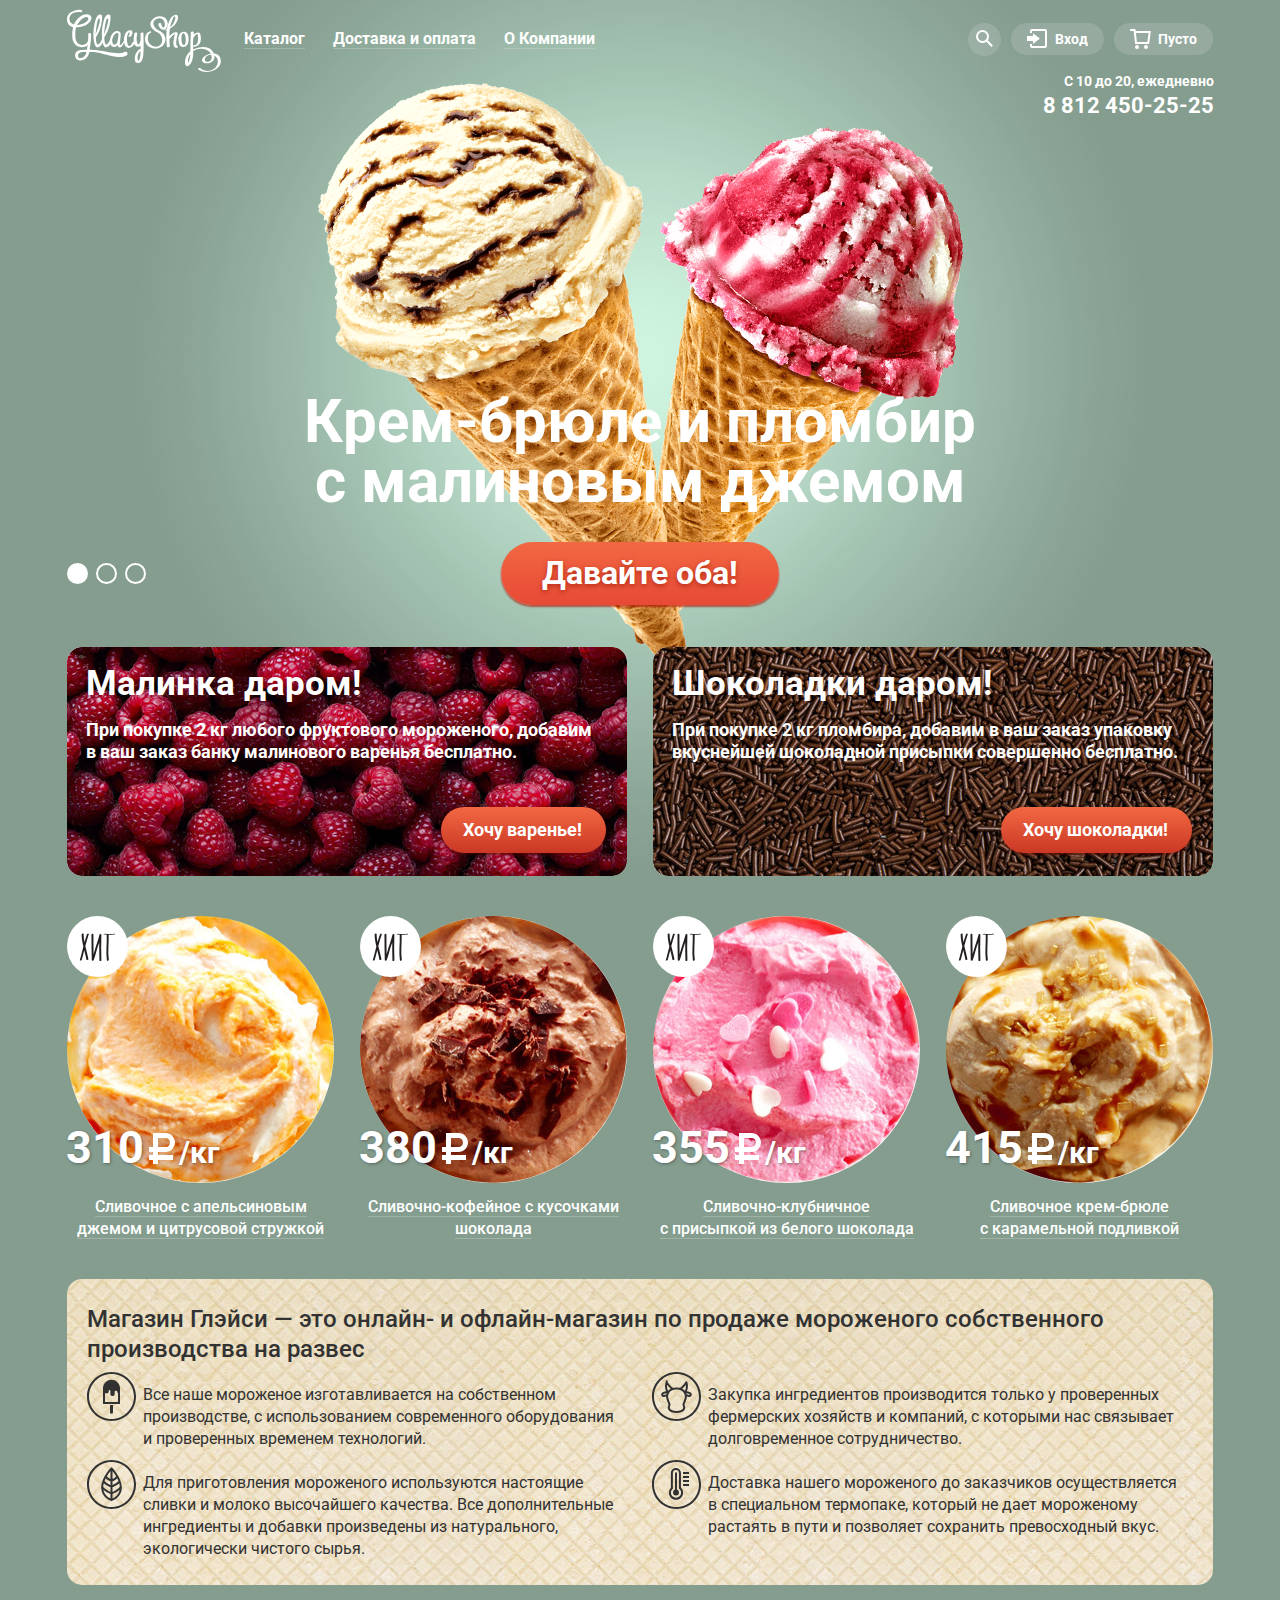
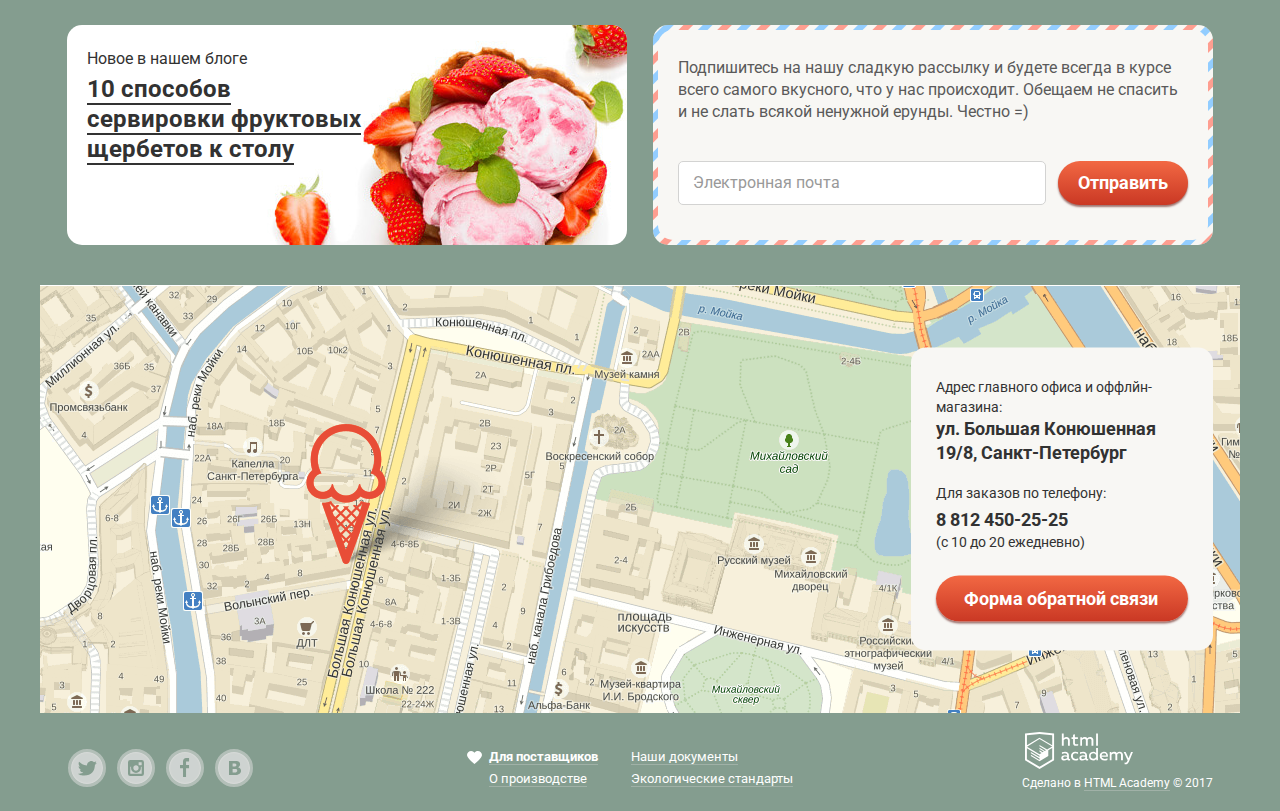
==== index.html @ 1a1526db "Создан тестовый каталог" ====
<!DOCTYPE html>
<html lang="ru">
  <head>
    <meta charset="utf-8">
    <title>Gllacy | Онлайн- и офлайн-магазин по продаже мороженого собственного производства на развес</title>
    <link href="https://fonts.googleapis.com/css?family=Roboto:400,500,700&amp;subset=cyrillic" rel="stylesheet">
    <link rel="stylesheet" href="css/normalize.min.css">
    <link rel="stylesheet" href="css/style.css">
  </head>

  <body>
    <input class="input visually-hidden" type="radio" id="product-1" name="toggle" checked>
    <input class="input visually-hidden" type="radio" id="product-2" name="toggle">
    <input class="input visually-hidden" type="radio" id="product-3" name="toggle">
    <div class="site-wrapper">
      <header class="main-header wrapper">
        <nav class="main-navigation">
          <img class="main-header-logo" src="img/logo.svg" alt="Логотип интернет-магазина мороженого Gllacy." width="154" height="64">
          <ul class="site-navigation">
            <li class="site-navigation-item"><a class="link site-navigation-link" href="catalog.html"><span class="site-navigation-title">Каталог</span></a>
              <ul class="site-navigation-sub">
                <li class="site-navigation-sub-item"><a class="site-navigation-sub-link" href="new.html"><span class="important">Новинки</span></a></li>
                <li class="site-navigation-sub-item"><a class="site-navigation-sub-link" href="inner.html">Сливочное</a></li>
                <li class="site-navigation-sub-item"><a class="site-navigation-sub-link" href="sorbet.html">Щербеты</a></li>
                <li class="site-navigation-sub-item"><a class="site-navigation-sub-link" href="ice-pop.html">Фруктовый лед</a></li>
                <li class="site-navigation-sub-item"><a class="site-navigation-sub-link" href="mellorine.html">Мелорин</a></li>
              </ul>
            </li>
            <li class="site-navigation-item"><a class="link site-navigation-link" href="delivery-and-payment.html"><span class="site-navigation-title">Доставка и оплата</span></a></li>

            <li class="site-navigation-item"><a class="link site-navigation-link" href="about.html"><span class="site-navigation-title">О Компании</span></a></li>
          </ul>

          <ul class="user-navigation">
            <li class="user-navigation-item"><a class="link user-navigation-link search" href="search.html"><span class="user-navigation-title visually-hidden">Поиск</span></a>
              <ul class="modal theme-light user-navigation-search-popup popup">
                <li>
                  <form class="search-form" action="https://echo.htmlacademy.ru" method="get">
                    <label class="visually-hidden" for="search-field">Поиск</label>
                    <input class="input" id="search-field" type="search" name="search" placeholder="Что ищем?" size="30">
                  </form>
                </li>
              </ul>
            </li>
            <li class="user-navigation-item"><a class="link user-navigation-link login" href="login.html">Вход</a>
              <ul class="modal theme-light user-navigation-login-popup popup">
                <li>
                  <form class="login-form" method="post" action="https://echo.htmlacademy.ru">
                    <h2 class="visually-hidden">Форма авторизации</h2>
                    <p>
                      <label class="visually-hidden" for="login-email">Ваша электронная почта</label>
                      <input class="input" id="login-email" type="email" name="email" placeholder="Электронная почта">
                    </p>
                    <p>
                      <label class="visually-hidden" for="login-password">Ваш пароль</label>
                      <input class="input" id="login-password" type="password" name="password" placeholder="Пароль">
                    </p>
                    <button class="button" type="submit">Войти</button>
                    <p class="login-additional">
                      <a class="link" href="#">Забыли пароль?</a>
                      <a class="link" href="#">Новая регистрация</a>
                    </p>
                  </form>
                </li>
              </ul>
            </li>
            <li class="user-navigation-item"><a class="link user-navigation-link basket" href="basket.html">Пусто</a></li>
          </ul>
        </nav>
        <p class="main-header-schedule">С 10 до 20, ежедневно
          <span class="main-header-phone-number"><a class="link" href="tel:+78124502525">8&nbsp;812&nbsp;450-25-25</a></span>
        </p>
      </header>

      <main>
        <h1 class="visually-hidden wrapper">Интернет-магазин мороженого Gllacy</h1>

        <section class="slider wrapper">
          <div class="slider-controls">
            <label for="product-1" tabindex="0">Первый</label>
            <label for="product-2" tabindex="0">Второй</label>
            <label for="product-3" tabindex="0">Третий</label>
          </div>
          <ul class="slider-list">
            <li class="slider-item" id="slide1">
              <h3 class="slider-item-title">Крем-брюле и пломбир с малиновым джемом</h3>
              <a class="button slider-button" href="#">Давайте оба!</a>
            </li>
            <li class="slider-item" id="slide2">
              <h3 class="slider-item-title">Шоколадный пломбир и лимонный сорбет</h3>
              <a class="button slider-button" href="#">Давайте оба!</a>
            </li>
            <li class="slider-item" id="slide3">
              <h3 class="slider-item-title">Пломбир с помадкой и клубничный щербет</h3>
              <a class="button slider-button" href="#">Давайте оба!</a>
            </li>
          </ul>
        </section>

        <section class="special-offers wrapper">
          <h2 class="visually-hidden">Специальные предложения</h2>
          <div class="special-offers-blocks">
            <div class="special-offers-block raspberry">
              <h3 class="special-offer-title">Малинка даром!</h3>
              <p>При покупке 2&nbsp;кг любого фруктового мороженого, добавим в&nbsp;ваш заказ банку малинового варенья бесплатно.</p>
              <a class="button special-offers-button" href="#">Хочу варенье!</a>
            </div>
            <div class="special-offers-block chocolate">
              <h3 class="special-offer-title">Шоколадки даром!</h3>
              <p>При покупке 2&nbsp;кг пломбира, добавим в&nbsp;ваш заказ упаковку вкуснейшей шоколадной присыпки совершенно бесплатно.</p>
              <a class="button special-offers-button" href="#">Хочу шоколадки!</a>
            </div>
          </div>
        </section>

        <section class="catalog catalog-bestsellers wrapper">
          <h2 class="visually-hidden">Хиты продаж</h2>
          <ul class="catalog-list">
            <li class="catalog-item catalog-item-bestseller">
              <img class="catalog-item-img" src="img/cream_orange-jam-ciron-flakes.jpg" alt="Бело-оранжевое мороженое." width="267" height="267">
              <p class="catalog-item-price"><span class="catalog-item-price-value">310</span> <span class="visually-hidden">₽</span><span class="catalog-item-price-weight">/кг</span></p>
              <h3><a class="link" href="#">Сливочное с&nbsp;апельсиновым джемом и&nbsp;цитрусовой стружкой</a></h3>
              <div class="container"><a class="button сatalog-button">Быстрый просмотр</a></div>
            </li>
            <li class="catalog-item catalog-item-bestseller">
              <img class="catalog-item-img" src="img/cream-coffe_chocolate-pieces.jpg" alt="Коричневое мороженое с шоколадной посыпкой." width="267" height="267">
              <p class="catalog-item-price"><span class="catalog-item-price-value">380</span> <span class="visually-hidden">₽</span><span class="catalog-item-price-weight">/кг</span></p>
              <h3><a class="link" href="#">Сливочно-кофейное с&nbsp;кусочками шоколада</a></h3>
              <div class="container"><a class="button сatalog-button">Быстрый просмотр</a></div>
            </li>
            <li class="catalog-item catalog-item-bestseller">
              <img class="catalog-item-img" src="img/cream-strawberry_white-chocolate-topping.jpg" alt="Розовое мороженое с посыпкой в форме сердечек." width="267" height="267">
              <p class="catalog-item-price"><span class="catalog-item-price-value">355</span> <span class="visually-hidden">₽</span><span class="catalog-item-price-weight">/кг</span></p>
              <h3><a class="link" href="#">Сливочно-клубничное с&nbsp;присыпкой из&nbsp;белого шоколада</a></h3>
              <div class="container"><a class="button сatalog-button">Быстрый просмотр</a></div>
            </li>
            <li class="catalog-item catalog-item-bestseller">
              <img class="catalog-item-img" src="img/cream-brulee_caramel-sauce.jpg" alt="Мороженое кремового цвета, политое карамелью." width="267" height="267">
              <p class="catalog-item-price"><span class="catalog-item-price-value">415</span> <span class="visually-hidden">₽</span><span class="catalog-item-price-weight">/кг</span></p>
              <h3><a class="link" href="#">Сливочное крем-брюле с&nbsp;карамельной подливкой</a></h3>
              <div class="container"><a class="button сatalog-button">Быстрый просмотр</a></div>
            </li>
          </ul>
        </section>

        <section class="features wrapper">
          <div class="container theme-light">
            <h2 class="visually-hidden">Преимущества</h2>
            <p class="features-lead">Магазин Глэйси&nbsp;&mdash; это онлайн- и&nbsp;офлайн-магазин по&nbsp;продаже мороженого собственного производства на&nbsp;развес</p>
            <ul class="features-list">
              <li class="feature-item tech"><p>Все наше мороженое изготавливается на&nbsp;собственном производстве, с&nbsp;использованием современного оборудования и&nbsp;проверенных временем технологий.</p></li>
              <li class="feature-item source"><p>Закупка ингредиентов производится только у&nbsp;проверенных фермерских хозяйств и&nbsp;компаний, с&nbsp;которыми нас связывает долговременное сотрудничество.</p></li>
              <li class="feature-item milk"><p>Для приготовления мороженого используются настоящие сливки и&nbsp;молоко высочайшего качества. Все дополнительные ингредиенты и&nbsp;добавки произведены из&nbsp;натурального, экологически чистого сырья.</p></li>
              <li class="feature-item pack"><p>Доставка нашего мороженого до&nbsp;заказчиков осуществляется в&nbsp;специальном термопаке, который не&nbsp;дает мороженому растаять в&nbsp;пути и&nbsp;позволяет сохранить превосходный вкус.</p></li>
            </ul>
          </div>
        </section>

        <div class="new wrapper">
          <article class="blog-news theme-light">
            <h2 class="blog-news-main-title">Новое в нашем блоге</h2>
            <h3 class="blog-news-item-title"><a class="link" href="#">10 способов сервировки фруктовых щербетов к столу</a></h3>
          </article>

          <section class="subscription theme-light">
            <div class="container">
              <h2 class="visually-hidden">Рассылка</h2>
              <p class="subscription-text">Подпишитесь на&nbsp;нашу сладкую рассылку и&nbsp;будете всегда в&nbsp;курсе всего самого вкусного, что у&nbsp;нас происходит. Обещаем не&nbsp;спасить и&nbsp;не&nbsp;слать всякой ненужной ерунды. Честно =)</p>
              <form class="subscription-form" action="https://echo.htmlacademy.ru" method="post">
                <label for="subscription-email" class="visually-hidden">Электронная почта</label>
                <input class="input" id="subscription-email" type="email" name="email" value="" placeholder="Электронная почта">
                <button class="button" type="submit">Отправить</button>
              </form>
            </div>
          </section>
        </div>

        <section class="contacts">
          <h2 class="visually-hidden wrapper">Контактная информация</h2>
          <iframe class="contaсts-map" src="https://www.google.com/maps/embed?pb=!1m18!1m12!1m3!1d1998.59910436516!2d30.32089461604308!3d59.93879418187623!2m3!1f0!2f0!3f0!3m2!1i1024!2i768!4f13.1!3m3!1m2!1s0x4696310fca5ba729%3A0xea9c53d4493c879f!2z0JHQvtC70YzRiNCw0Y8g0JrQvtC90Y7RiNC10L3QvdCw0Y8g0YPQuy4sIDE5LCDQodCw0L3QutGCLdCf0LXRgtC10YDQsdGD0YDQsywg0KDQvtGB0YHQuNGPLCAxOTExODY!5e0!3m2!1sru!2sno!4v1530503275942" width="1200" height="430" style="border:0" allowfullscreen></iframe>
          <div class="container wrapper">
            <p class="contacts-info theme-light">Адрес главного офиса
            и&nbsp;оффлйн-магазина:
              <span class="address">ул. Большая Конюшенная
              19/8, Санкт-Петербург</span>
              Для заказов по&nbsp;телефону:
              <span class="phone-number"><a class="link" href="tel:+78124502525">8&nbsp;812 450-25-25</a></span>
              (с&nbsp;10&nbsp;до&nbsp;20&nbsp;ежедневно)
              <a class="button feedback-button" href="form.html">Форма обратной связи</a>
            </p>
          </div>
        </section>
      </main>

      <footer class="footer wrapper">
        <div class="footer-container">
          <section class="footer-socials">
            <h2 class="visually-hidden">Мы в социальных сетях</h2>
            <ul>
              <li><a class="social-button twitter" href="https://twitter.com/"><span class="visually-hidden">Твиттер</span>
                <svg xmlns="http://www.w3.org/2000/svg" width="32" height="32" viewBox="0 0 32 32">
                  <path fill="#FFF" d="M16 0C7.164 0 0 7.164 0 16c0 8.837 7.164 16 16 16 8.837 0 16-7.163 16-16 0-8.836-7.163-16-16-16zm7.944 12.809c-.251 6.516-3.463 10.832-10.992 10.702h-.486c-.447 0-4.543-.443-5.344-1.823 2.479.19 4.247-.406 5.12-1.136-1.048-.289-2.923-.461-3.251-2.848.384.104.618.221 1.299.113-1.307-.824-2.758-1.519-2.679-3.643.311.317 1.164.518 1.46.457-.768-.233-2.149-3.244-.974-4.781 1.984 1.79 4.075 3.482 7.804 3.643.227-2.214 1.24-3.699 3.168-4.325 1.84-.479 3.255.26 3.901 1.138.737-.224 1.453-.466 2.193-.685-.004.833-.569 1.463-.935 1.709.747.165 1.423-.475 1.423-.475-.184.963-1.094 1.725-1.707 1.954z"/>
                </svg>
              </a></li>
              <li><a class="social-button instagram" href="https://www.instagram.com/"><span class="visually-hidden">Инстаграм</span>
                <svg xmlns="http://www.w3.org/2000/svg" width="32" height="32" viewBox="0 0 32 32"><g fill="#FFF">
                  <path d="M20.916 16a4.938 4.938 0 1 1-9.877 0c0-.394.051-.773.138-1.14h-.897v6.838h11.396V14.86h-.897c.086.367.137.746.137 1.14z"/><path d="M15.978 18.659c1.466 0 2.659-1.193 2.659-2.659s-1.193-2.659-2.659-2.659c-1.466 0-2.659 1.193-2.659 2.659s1.192 2.659 2.659 2.659zM18.637 10.302h3.039v3.039h-3.039z"/><path d="M16 0C7.164 0 0 7.164 0 16c0 8.837 7.164 16 16 16 8.837 0 16-7.163 16-16 0-8.836-7.163-16-16-16zm7.955 21.698a2.285 2.285 0 0 1-2.279 2.279H10.279A2.285 2.285 0 0 1 8 21.698V10.302a2.286 2.286 0 0 1 2.279-2.279h11.396a2.286 2.286 0 0 1 2.279 2.279v11.396z"/></g>
                </svg>
              </a></li>
              <li><a class="social-button facebook" href="https://www.facebook.com/"><span class="visually-hidden">Фейсбук</span>
                <svg xmlns="http://www.w3.org/2000/svg" width="32" height="32" viewBox="0 0 32 32">
                  <path fill="#FFF" d="M16 0C7.164 0 0 7.163 0 16s7.164 16 16 16c8.837 0 16-7.164 16-16S24.837 0 16 0zm4.062 9.455h-3.021v3.444h3.021v3.445h-3.021v8.61H14.02v-8.61H11v-3.445h3.021V9.455c0-1.902 1.353-3.445 3.021-3.445h3.021v3.445z"/>
                </svg>
              </a></li>
              <li><a class="social-button vk" href="https://vk.com/"><span class="visually-hidden">ВКонтакте</span>
                <svg xmlns="http://www.w3.org/2000/svg" width="32" height="32" viewBox="0 0 32 32"><g fill="#FFF">
                  <path d="M16.637 14.495c.402-.019.719-.082.951-.188.326-.145.54-.33.641-.559.101-.229.15-.496.15-.797 0-.232-.058-.465-.174-.697-.116-.232-.322-.405-.617-.517-.264-.1-.592-.155-.984-.165a76.242 76.242 0 0 0-1.652-.014h-.339v2.965h.565c.571 0 1.057-.009 1.459-.028zM18.118 17.084c-.282-.081-.672-.125-1.166-.132a127.97 127.97 0 0 0-1.55-.009h-.79v3.493h.264c1.014 0 1.74-.003 2.18-.009a3.2 3.2 0 0 0 1.212-.245c.377-.157.633-.364.774-.625s.214-.562.214-.9c0-.446-.088-.788-.261-1.03-.17-.241-.464-.423-.877-.543z"/><path d="M16 0C7.164 0 0 7.164 0 16c0 8.837 7.164 16 16 16 8.837 0 16-7.163 16-16 0-8.836-7.163-16-16-16zm6.602 20.531a3.73 3.73 0 0 1-1.124 1.327c-.552.415-1.161.71-1.823.886s-1.501.264-2.519.264h-6.121V8.987h5.443c1.13 0 1.957.038 2.48.113a5.126 5.126 0 0 1 1.561.5c.533.27.929.632 1.189 1.087.26.455.392.975.392 1.558 0 .678-.179 1.278-.536 1.795-.358.518-.863.92-1.517 1.208v.075c.917.182 1.642.559 2.179 1.13.537.571.807 1.325.807 2.261 0 .678-.138 1.283-.411 1.817z"/></g>
                </svg>
              </a></li>
            </ul>
          </section>
          <section>
            <h2 class="visually-hidden">Меню для партнеров</h2>
            <nav class="footer-navigation">
              <ul>
                <li class="footer-navigation-link footer-navigation-link-suppliers">
                  <span class="heart">
                    <svg xmlns="http://www.w3.org/2000/svg" width="15" height="13" viewBox="0 0 15 13"><path fill="#FFF" d="M10.799 0c-1.35 0-2.551.65-3.3 1.661A4.097 4.097 0 0 0 4.199 0C1.875 0 0 1.806 0 4.044 0 7.223 7.499 13 7.499 13s7.499-5.777 7.499-8.956C14.998 1.806 13.123 0 10.799 0z"/>
                    </svg>
                  </span>
                  <a class="link" href="for-suppliers.html">Для поставщиков</a></li>
                <li class="footer-navigation-link" ><a class="link" href="documents.html">Наши документы</a></li>
                <li class="footer-navigation-link"><a class="link" href="manufactoring.html">О производстве</a></li>
                <li class="footer-navigation-link"><a class="link" href="eco.html">Экологические стандарты</a></li>
              </ul>
            </nav>
          </section>
          <p class="footer-copyright">
            <a class="link" href="https://htmlacademy.ru/intensive/htmlcss" target="_blank"><img src="img/logo-htmlacademy.svg" alt="Логотип HTML Academy." width="108" height="37"></a>
            Сделано в <a class="link" href="https://htmlacademy.ru/intensive/htmlcss" target="_blank">HTML Academy</a> © 2017
          </p>
        </div>
      </footer>
      <div class="overlay"></div>
      <section class="modal theme-light modal-feedback">
        <button class="close-button modal-close" type="button"><span class="visually-hidden">Закрыть</span></button>
        <h2 class="visually-hidden">Форма обратной связи</h2>
        <span class="important">Мы обязательно вам ответим!</span>
        <form class="feedback-form" action="https://echo.htmlacademy.ru" method="post">
          <div class="feedback-form-user-info">
            <p class="feedback-item">
              <label class="visually-hidden" for="feedback-name">Ваше имя</label>
              <input class="input" id="feedback-name" type="text" name="name" placeholder="Как вас зовут?">
            </p>
            <p class="feedback-item">
              <label class="visually-hidden" for="feedback-email">Ваша электронная почта</label>
              <input class="input" id="feedback-email" type="email" name="email" placeholder="Ваша почта для ответа?">
            </p>
          </div>
          <p class="feedback-form-user-message feedback-item">
            <label class="visually-hidden" for="feedback-message">Тект сообщения</label>
            <textarea class="textarea" name="message" id="feedback-message" cols="50" rows="4" placeholder="Напишите что-нибудь..."></textarea>
          </p>
          <button class="button" type="submit">Отправить</button>
        </form>
      </section>
    </div>
  <!--   <script src="js/script.min.js"></script> -->

  </body>
</html>
---- css/style.css ----
body {
  margin: 0;
  padding: 0;

  font-family: 'Roboto', Arial, sans-serif;
  font-size: 16px;
  line-height: 22px;
  color: #ffffff;

  background-color: #849d8f;
}

:focus {
  outline: 0;
}

a {
  text-decoration: none;
}

.link {
  color: #ffffff;
  text-decoration: none;
  border-bottom: 1px solid rgba(225, 225, 225, 0.3);
}

.link:hover,
.link:focus,
.link:active {
  color: #ffbc9e;

  border-bottom-color: #ffbc9e;
}


img {
  max-width: 100%;
  height: auto;
  }

.theme-light {
  color: #323232;

  background-color: #f8f7f4;
}

.theme-light .link {
  color: #323232;

  border-bottom-color: rgba(0, 0, 0, 0.3);
}

.theme-light .link:hover,
.theme-light .link:focus,
.theme-light .link:active {
  color: #e84d37;

  border-bottom-color: rgba(232, 77, 55, 0.3);
}

.button {
  display: inline-block;
  padding: 11px 24px 11px 22px;

  font: inherit;
  font-size: 18px;
  line-height: 24px;
  font-weight: 700;
  text-align: center;
  vertical-align: middle;
  color: #ffffff;

  background-image: -webkit-gradient(linear, left bottom, left top, from(#ca3824), to(#f26843));

  background-image: -webkit-linear-gradient(bottom, #ca3824, #f26843);

  background-image: -o-linear-gradient(bottom, #ca3824, #f26843);

  background-image: linear-gradient(to top, #ca3824, #f26843);
  border: none;
  border-radius: 50px;
  -webkit-box-shadow: 0 2px 2px 0 rgba(85, 8, 0, 0.54);
          box-shadow: 0 2px 2px 0 rgba(85, 8, 0, 0.54);
}

.button:hover,
.button:focus {
  color: #fefefe;
  background-image: -webkit-gradient(linear, left top, left bottom, from(#f58669), to(#ec6f5e));
  background-image: -webkit-linear-gradient(#f58669, #ec6f5e);
  background-image: -o-linear-gradient(#f58669, #ec6f5e);
  background-image: linear-gradient(#f58669, #ec6f5e);
  -webkit-box-shadow: 0 1px 2px 0 #ac1000;
          box-shadow: 0 1px 2px 0 #ac1000;
}

.button:active {
  color: #fceeec;

  background-image: -webkit-gradient(linear, left top, left bottom, from(#e74a35), to(#f26843)), -webkit-gradient(linear, left top, left bottom, from(rgba(0, 0, 0, 0.07)), to(rgba(0, 0, 0, 0.07)));

  background-image: -webkit-linear-gradient(top, #e74a35, #f26843), -webkit-linear-gradient(rgba(0, 0, 0, 0.07), rgba(0, 0, 0, 0.07));

  background-image: -o-linear-gradient(top, #e74a35, #f26843), -o-linear-gradient(rgba(0, 0, 0, 0.07), rgba(0, 0, 0, 0.07));

  background-image: linear-gradient(to bottom, #e74a35, #f26843), linear-gradient(rgba(0, 0, 0, 0.07), rgba(0, 0, 0, 0.07));
  -webkit-box-shadow: inset 0 2px 2px 0 #942718;
          box-shadow: inset 0 2px 2px 0 #942718;
}

/* Элементы слайдера */

.site-wrapper::before,
.site-wrapper::after {
  content: "";

  visibility: hidden;
}

.site-wrapper::before {
  background-image: url("../img/slider-2.png");
}

.site-wrapper::after {
  background-image: url("../img/slider-3.png");
}

.site-wrapper {
  min-width: 1200px;
  padding-top: 9px;

  background-color: #849d8f;
  background-image: url("../img/slider-1.png");
  background-repeat: no-repeat;
  background-position: top center;
}

.wrapper {
  display: block;
  width: 1200px;
  margin: 0 auto;
  padding: 0 27px;

  -webkit-box-sizing: border-box;

          box-sizing: border-box;
}

.visually-hidden:not(:focus):not(:active),
.input[type="checkbox"].visually-hidden,
.input[type="radio"].visually-hidden {
  position: absolute;

  width: 1px;
  height: 1px;
  margin: -1px;
  padding: 0;
  border: 0;

  white-space: nowrap;

  -webkit-clip-path: inset(100%);

          clip-path: inset(100%);
  clip: rect(0 0 0 0);
  overflow: hidden;
}


/* ------ Header ------ */

/* Меню */

.main-header {
  position: relative;
}

.inner-page .main-header {
  margin-top: 9px;
  margin-bottom: 26px;
 }

.main-header-logo {
  width: 154px;
  height: 64px;
  margin-right: 10px;
  border: none;
}

.main-navigation {
  display: -webkit-box;
  display: -ms-flexbox;
  display: flex;
  -webkit-box-align: center;
      -ms-flex-align: center;
          align-items: center;

  font-weight: 700;
  line-height: 18px;
}

.site-navigation,
.site-navigation-sub,
.user-navigation,
.modal {
  margin: 0;
  padding: 0 0 5px 0;

  list-style: none;
}

.site-navigation {
  display: -webkit-box;
  display: -ms-flexbox;
  display: flex;
  -ms-flex-wrap: wrap;
      flex-wrap: wrap;

  max-width: 550px;
}

/*Главное меню*/


.site-navigation-link,
.site-navigation-sub-link {
  border: none;
}

.site-navigation-item {
  position: relative;

  max-width: 550px;
  margin-right: 2px;
}

.site-navigation-title {
  border-bottom: 1px solid rgba(225, 225, 225, 0.3);
}

.site-navigation-link,
.site-navigation-sub-link,
.user-navigation-link .link {
  display: block;
}

.site-navigation-link {
  padding: 7px 13px;
}


.site-navigation-item:hover .site-navigation-link,
.site-navigation-item:focus,
.site-navigation-item:focus-within .site-navigation-link {
  color: #333333;

  background-color: #f7f6f3;
  border-radius: 20px 20px;
}

.site-navigation-item:hover .site-navigation-title,
.site-navigation-item:focus .site-navigation-title,
.site-navigation-item:focus-within .site-navigation-title {
  border-bottom: none;
}

.site-navigation-current .site-navigation-title {
  border-bottom: none;
}

.site-navigation-item:hover .site-navigation-sub,
.site-navigation-item:focus-within .site-navigation-sub,
.site-navigation-link:focus ~ .site-navigation-sub {
  display: block;
}

.site-navigation-item:hover .site-navigation-sub:after,
.site-navigation-link:focus .site-navigation-sub:after,
.site-navigation-item:focus-within .site-navigation-sub:after {
  content: "";
  position: absolute;
  top: -5px;
  width:100%;
  height: 5px;
}

.site-navigation-link:active {
  background-color: #ededed;
  -webkit-box-shadow: inset 0 2px 1px 0 #696969;
          box-shadow: inset 0 2px 1px 0 #696969;
}

.site-navigation-current {
  color: #ffffff;

  background-color: #d07058;
  border-radius: 20px 20px;
}


.site-navigation-sub {
  position: absolute;
  top: 37px;
  left: -7px;

  display: none;
  padding-bottom: 0;

  border-radius: 5px;
  background-color: #f8f7f4;

  z-index: 100;
}

.site-navigation-sub,
.modal {
  -webkit-box-shadow: 0 20px 20px 0 rgba(0, 0, 0, 0.4);
          box-shadow: 0 20px 20px 0 rgba(0, 0, 0, 0.4);
}

.site-navigation-sub-link {
  max-width: 550px;
  padding: 8px 21px 8px 20px;

  font-size: 14px;
  line-height: 16px;
  font-weight: 400;
  color: #323232;

  white-space: nowrap;
  overflow: hidden;
}

.site-navigation-sub-link:hover,
.site-navigation-sub-link:focus {
  background-color: #fbded7;

}

.site-navigation-sub-link:active {
  background-color: #f6b5a5;
}

.site-navigation-sub-item:first-child .site-navigation-sub-link,
.site-navigation-sub-item:last-child .site-navigation-sub-link {
  padding-bottom: 12px;
}

.site-navigation-sub-item:first-child .site-navigation-sub-link {
  position: relative;

  font-weight: 700;

  padding-top: 11px;

  border-radius: 5px 5px 0 0;
}

.site-navigation-sub-item:first-child .site-navigation-sub-link:after {
  content: "";
  position: absolute;
  bottom: 0;
  left: 4%;

  height: 1px;
  width: 89%;

  background-color: rgba(50, 50, 50, 0.2);
}

.site-navigation-sub-item:last-child .site-navigation-sub-link {
  border-radius: 0 0 5px 5px;
}

.site-navigation-sub-current {
  color: #ffffff;
  background-color: #d07058;
}

.site-navigation-sub-current:hover,
.site-navigation-sub-current:focus {
  color: #000000;
}


/* Меню пользователя */

.user-navigation {
  display: -webkit-box;
  display: -ms-flexbox;
  display: flex;
  -ms-flex-wrap: wrap;
      flex-wrap: wrap;

  max-width: 420px;
  margin-left: auto;
  padding-bottom: 0;
}

.user-navigation-item {
  position: relative;

}

.user-navigation-item:hover .popup,
.user-navigation-item:focus-within .popup,
.user-navigation-link:focus ~ .popup {
  display: block;
}


.user-navigation-link {
  position: relative;

  font-size: 14px;
  line-height: 16px;

  display: inline-block;
  padding: 8px 16px 8px 44px;
  margin-left: 10px;
  vertical-align: center;

  background-color: rgba(225, 225, 225, 0.2);
  border-bottom: none;
  border-radius: 20px;
}

.user-navigation-item:hover .user-navigation-link,
.user-navigation-item:focus-within .user-navigation-link,
.user-navigation-link:focus {
  color: #323232;

  background-color: #f8f7f4;
}

.user-navigation-link.search {
  width: 15px;
  height: 15px;
  padding: 9px;

  border-radius: 50%;
}

.user-navigation-link.basket-full {
  margin-left: 8px;
}

.user-navigation-link::before {
  content: "";

  position: absolute;
  top: 6px;
  left: 16px;

  width: 21px;
  height: 19px;

  background-repeat: no-repeat;
  background-position: 0 0;
}

.user-navigation-link.search::before {
  top: 7px;
  left: 8px;

  width: 17px;
  height: 17px;

  background-image: url("../img/loupe.svg");
}

.user-navigation-item:hover .user-navigation-link.search::before,
.user-navigation-link.search:focus::before,
.user-navigation-item:focus-within .user-navigation-link.search::before  {
  background-image: url("../img/loupe-black.svg");
}


.user-navigation-link.login::before {
  width: 21px;
  height: 19px;

  background-image: url("../img/entrance.svg");
}

.user-navigation-item:hover .user-navigation-link.login::before,
.user-navigation-link.login:focus::before,
.user-navigation-item:focus-within .user-navigation-link.login::before {
  background-image: url("../img/entrance-black.svg");
}

.user-navigation-link.basket::before {
  width: 21px;
  height: 20px;

  background-image: url("../img/basket.svg");
}

.user-navigation-item:hover .user-navigation-link.basket::before,
.user-navigation-link.basket:focus::before,
.user-navigation-item:focus-within .user-navigation-link.basket::before {
  background-image: url("../img/basket-black.svg");
}

.user-navigation-link.basket-full::before,
.user-navigation-item:hover .user-navigation-link.basket-full::before,
.user-navigation-item:focus-within .user-navigation-link.basket-full::before,
.user-navigation-link.basket-full:focus::before  {
  background-image: url("../img/basket-red.svg");
}


.main-header-schedule {
  position: absolute;
  bottom: 0;
  right: 26px;
  -webkit-transform: translateY(100%);
      -ms-transform: translateY(100%);
          transform: translateY(100%);

  min-width: 200px;
  margin: 0;

  font-size: 14px;
  font-weight: 700;
  line-height: 16px;

  text-align: right;

  z-index: 20;
}

.main-header-phone-number {
  display: block;
}


.main-header-phone-number .link {
  font-size: 22px;
  line-height: 34px;

  border-bottom: none;
}

/* Модальные окна */

.modal {
  font-size: 13px;
  line-height: 16px;
  font-weight: 400;
  border-radius: 5px;
}

.modal .link {
  line-height: 24px;
}

.input,
.textarea {
  -webkit-box-sizing: border-box;
          box-sizing: border-box;
  width: 100%;
  padding: 9px 14px;

  font-size: 14px;
  line-height: 24px;
  vertical-align: middle;
  font-weight: 700;
  color: #323232;

  background-color: #ffffff;
  border: solid 1px #d3d3d2;
  border-radius: 5px;
}

.input:hover,
.textarea:hover {
  -webkit-box-shadow: 0 0 0 2px rgba(154, 154, 154, 0.52) inset;
          box-shadow: 0 0 0 2px rgba(154, 154, 154, 0.52) inset;
  border-color: transparent;
}

.input:focus,
.textarea:focus,
.input:active,
.textarea:active  {
  font-weight: 700;

  -webkit-box-shadow: 0 0 0 2px rgba(46, 136, 228, 0.52) inset;

          box-shadow: 0 0 0 2px rgba(46, 136, 228, 0.52) inset;
  border-color: transparent;
}

.input::-webkit-input-placeholder,
.textarea::-webkit-input-placeholder  {
   font-weight: 400;
   color: #999999;
}

.input:-ms-input-placeholder,
.textarea:-ms-input-placeholder  {
   font-weight: 400;
   color: #999999;
}

.input::-ms-input-placeholder,
.textarea::-ms-input-placeholder  {
   font-weight: 400;
   color: #999999;
}

.input::placeholder,
.textarea::placeholder  {
   font-weight: 400;
   color: #999999;
}


.close-button {
  position: relative;

  background-color: transparent;
  padding: 0;
  border: 0;

  cursor: pointer;
}

.close-button::before,
.close-button::after {
  content: "";

  position: absolute;

  background-color: #323232;
}

.close-button::before {
  -webkit-transform: rotate(45deg);
      -ms-transform: rotate(45deg);
          transform: rotate(45deg);
}

.close-button::after {
  -webkit-transform: rotate(-45deg);
      -ms-transform: rotate(-45deg);
          transform: rotate(-45deg);
}

.close-button.modal-close {
  position: relative;
  float: right;

  margin: -3px -8px 0 0;
  width: 20px;
  height: 20px;
}

.close-button.modal-close::before,
.close-button.modal-close::after {
  top: 10px;
  left: 2px;

  width: 21px;
  height: 2px;
}

.close-button.basket-delete {
  width: 12px;
  height: 12px;
}

.close-button.basket-delete::before,
.close-button.basket-delete::after {
  top: 8px;
  right: 0;

  width: 15px;
  height: 1px;
}

.popup {
  position: absolute;
  top: 36px;
  right: 0;

  display: none;

  z-index: 150;
}

.user-navigation-search-popup {
  width: 310px;
  padding: 20px 15px;
}

.user-navigation-login-popup {
  width: 240px;
  padding: 20px 17px 26px 19px;
}

.user-navigation-login-popup p {
  margin: 0;
}

.user-navigation-login-popup p:not(:last-child) {
  margin-bottom: 20px;
}

.user-navigation-login-popup .login-additional {
  padding-left: 120px;
}

.login-additional .link {
  max-width: 150px;

  line-height: 20px;
}

.user-navigation-login-popup .button {
  position: absolute;
  bottom: 22px;

  padding-right: 26px;
  padding-left: 24px;
}

.user-navigation-basket-popup {
  min-width: 510px;
  padding: 19px 15px 21px;
  text-align: right;
}

.user-navigation-basket-popup table {
  padding-bottom: 5px;
  border-bottom: 1px solid #cacac7;
}

.basket-content td {
  padding: 8px 17px 10px 12px;

  text-align: left;
  vertical-align: top;
}

.basket-content td:first-child {
  padding: 8px 0 0 0;
}

.basket-content td:nth-child(2) {
  padding-top: 0;
  padding-right: 0;
  padding-left: 12px;
}

.basket-content img {
  width: 33px;
  height: 33px;

  border-radius: 50%;
}

.basket-item-img {
  width: 33px;
}

.basket-item-title {
  min-width: 214px;
}

.basket-item-price {
  min-width: 93px;
}

.basket-item-sum {
  min-width: 49px;
}

.user-navigation-basket-popup .price {
  color: #999999;
}

.user-navigation-basket-popup .sum {
  font-size: 15px;
  line-height: 18px;
  font-weight: 700;
}

.user-navigation-basket-popup .button {
  padding-right: 16px;
  padding-left: 16px;
}

/* ------ Main ------ */

.breadcrumbs {
  display: -webkit-box;
  display: -ms-flexbox;
  display: flex;
  -ms-flex-wrap: wrap;
      flex-wrap: wrap;

  max-width: 855px;
  margin: 0 0 4px 0;
  padding: 0;

  font-size: 14px;
  line-height: 16px;
  list-style: none;
}

.breadcrumbs-link {
  position: relative;
  margin-right: 20px;
}

.breadcrumbs-link::after {
  position: absolute;
  right: -14px;

  content: "»";
}

.inner-page h1 {
  margin: 0 0 26px;

  font-size: 35px;
  line-height: 41px;
  font-weight: 700;
}

/* Слайдер */

.slider {
  position: relative;

  padding-top: 319px;

  text-align: center;
  color: #ffffff;
}

.slider-list {
  margin: 0;
  padding: 0;

  list-style: none;
}

.slider-item {
  display: none;
}

.slider-item-title {
  width: 700px;
  margin: 0 auto;
  margin-bottom: 30px;

  font-size: 60px;
  line-height: 60px;
  font-weight: 700;
}

.slider .slider-button {
  padding: 9px 41px 10px 41px;

  font-size: 32px;
  line-height: 44px;
  text-shadow: 0 2px 5px rgba(160, 32, 11, 0.76);

  background-image: -webkit-gradient(linear, left bottom, left top, from(#e74a35), to(#f26843));

  background-image: -webkit-linear-gradient(bottom, #e74a35, #f26843);

  background-image: -o-linear-gradient(bottom, #e74a35, #f26843);

  background-image: linear-gradient(to top, #e74a35, #f26843);
  -webkit-box-shadow: 0 2px 2px 0 rgba(172, 16, 0, 0.64);
          box-shadow: 0 2px 2px 0 rgba(172, 16, 0, 0.64);
}

.slider .slider-button:hover,
.slider .slider-button:focus {
  color: #ffffff;
  background: -webkit-gradient(linear, left top, left bottom, from(#f58669), to(#ec6f5e));
  background: -webkit-linear-gradient(top, #f58669 0%, #ec6f5e 100%);
  background: -o-linear-gradient(top, #f58669 0%, #ec6f5e 100%);
  background: linear-gradient(to bottom, #f58669 0%, #ec6f5e 100%);
  -webkit-box-shadow: 0 2px 2px 0 #ac1000;
          box-shadow: 0 2px 2px 0 #ac1000;
}

.slider .slider-button:active {
  color: #fceeec;
  -webkit-box-shadow: inset 0 2px 2px 0 #942718;
          box-shadow: inset 0 2px 2px 0 #942718;
}

.slider-controls {
  position: absolute;
  bottom: 20px;
  left: 27px;
  z-index: 20;

  font-size: 0;
}

.slider-controls label {
  display: inline-block;
  width: 17px;
  height: 17px;
  margin-right: 8px;

  vertical-align: top;

  background-color: transparent;
  border: 2px solid #ffffff;
  border-radius: 50%;
  cursor: pointer;
}

#product-1:checked ~ .site-wrapper {
  background-color: #849d8f;
  background-image: url("../img/slider-1.png");
}

#product-2:checked ~ .site-wrapper {
  background-color: #8996a6;
  background-image: url("../img/slider-2.png");
}

#product-3:checked ~ .site-wrapper {
  background-color: #9d8b84;
  background-image: url("../img/slider-3.png");
}

#product-1:checked ~ .site-wrapper #slide1,
#product-2:checked ~ .site-wrapper #slide2,
#product-3:checked ~ .site-wrapper #slide3 {
  display: block;
}

#product-1:checked ~ .site-wrapper label[for="product-1"],
#product-2:checked ~ .site-wrapper label[for="product-2"],
#product-3:checked ~ .site-wrapper label[for="product-3"] {
  background-color: #ffffff;
}

#product-1:hover ~ .site-wrapper label[for="product-1"],
#product-2:hover ~ .site-wrapper label[for="product-2"],
#product-3:hover ~ .site-wrapper label[for="product-3"] {
  background-color: rgba(248, 247, 244, 0.4);
}

/* Спецпредложения */

.special-offers {
  margin: 42px auto 40px;
}

.special-offers-blocks {
  display: -webkit-box;
  display: -ms-flexbox;
  display: flex;
  -webkit-box-pack: justify;
      -ms-flex-pack: justify;
          justify-content: space-between;
  }

.special-offers-block {
  position: relative;

  width: 560px;
  min-height: 229px;
  padding: 16px 21px 80px 19px;
  -webkit-box-sizing: border-box;
          box-sizing: border-box;

  font-size: 18px;
  line-height: 22px;
  font-weight: 700;
  color: #ffffff;

  background-color: #000000;
  background-position: 0 0;
  background-repeat: no-repeat;
  background-size: cover;
  border-radius: 15px;
}

.special-offers-block p {
  margin-top: 15px;
}

.special-offer-title {
  margin: 0;

  font-size: 35px;
  line-height: 41px;
}

.special-offers-button {
  position: absolute;
  bottom: 23px;
  right: 21px;
}

.raspberry {
  background-color: #9d8b84;
  background-image: url("../img/offer-background-1.jpg");
}

.chocolate {
  background-color: #5b5447;
  background-image: url("../img/offer-background-2.jpg");
}


/* Карточка товара */

.catalog-list {
  display: -webkit-box;
  display: -ms-flexbox;
  display: flex;
  -ms-flex-wrap: wrap;
      flex-wrap: wrap;

  margin: 0;
  padding: 0;

  list-style: none;
}

.catalog-item {
  position: relative;
  width: 267px;
  margin-right: 26px;
  margin-bottom: 29px;
}

.catalog-item:nth-child(4n) {
  margin-right: 0;
}

.catalog-item:hover,
.catalog-item:focus {
  z-index: 50;
}

.catalog-item:hover::after,
.catalog-item:hover .container,
.catalog-item:focus::after,
.catalog-item:focus .container {
  display: block;
}

.catalog-item::after {
  display: none;

  position: absolute;
  top: -6px;
  left: -13px;
  content: "";
  width: 293px;
  height: calc(100% + 72px);

  border-radius: 5px;
  background-color: rgba(225, 225, 225, 0.2);
  -webkit-box-shadow: 0 20px 20px 0 rgba(0, 0, 0, 0.4);
          box-shadow: 0 20px 20px 0 rgba(0, 0, 0, 0.4);
  z-index: -10;
}

.catalog-item-bestseller::before {
  position: absolute;
  content: "";
  width: 61px;
  height: 61px;

  border-radius: 50%;
  background-color: #ffffff;
  background-image: url("../img/hit.svg");
}

.catalog-item-img {
  width: 267px;
  height: 267px;

  border-radius: 50%;
}

.catalog-item-price {
  position: absolute;
  left: -1px;
  top: 164px;

  font-size: 45px;
  line-height: 45px;
  font-weight: 700;

  text-shadow: 0.5px 0.9px 3px rgba(49, 50, 53, 0.5);
}

.catalog-item-price-weight {
  padding-left: 24px;
  font-size: 30px;
}

.catalog-item-price-weight::before {
  position: absolute;
  top: 6px;
  left: 81px;

  content: "";
  width: 31px;
  height: 36px;

  background-image: url("../img/ruble.svg");
}

.catalog-item h3 {
  max-width: 256px;
  margin: 7px auto 10px;

  font-size: inherit;
  line-height: 22px;
  font-weight: 500;
  text-align: center;
}


.catalog-item .container {
  display: none;
  position: absolute;
  left: -13px;

  width: 293px;

  text-align: center;

  z-index: 10;
}

.сatalog-button {
  padding-right: 18px;
  padding-left: 18px;
  margin-bottom: 20px;
}

/* Преимущества */

.features {
  margin-bottom: 40px;

}

.features .container {
  margin: 0;
  padding: 25px 20px 15px;

  background-color: #E9DCC2;
  background-image: url("../img/features-background-pattern.jpg");
  background-repeat: repeat;
  border-radius: 15px;

}

.features-lead {
  margin: 0 0 8px;
  font-size: 24px;
  line-height: 30px;
  font-weight: 500;
}

.features-list {
  display: -webkit-box;
  display: -ms-flexbox;
  display: flex;
  -webkit-box-pack: justify;
      -ms-flex-pack: justify;
          justify-content: space-between;
  -ms-flex-wrap: wrap;
      flex-wrap: wrap;

  margin: 0;
  padding: 0;

  list-style: none;
}

.feature-item {
  width: 485px;
  padding-left: 56px;

  overflow: hidden;
}

.feature-item.tech {
  background-image: url("../img/ice-cream.svg");
  background-repeat: no-repeat;
}

.feature-item.source {
  background-image: url("../img/cow.svg");
  background-repeat: no-repeat;
}

.feature-item.milk {
  background-image: url("../img/eco.svg");
  background-repeat: no-repeat;
}

.feature-item.pack {
  background-image: url("../img/thermometer.svg");
  background-repeat: no-repeat;
}
.feature-item p {
  margin-top: 12px;
  margin-bottom: 10px;
}

/* Блог и рассылка */

.new.wrapper {
  display: -webkit-box;
  display: -ms-flexbox;
  display: flex;
  -webkit-box-pack: justify;
      -ms-flex-pack: justify;
          justify-content: space-between;

  margin-bottom: 20px;
}
/* Блог */

.blog-news {
  width: 560px;
  min-height: 220px;
  padding: 10px 20px;
  -webkit-box-sizing: border-box;
          box-sizing: border-box;

  overflow: hidden;

  background-color: #ffffff;
  background-image: url(../img/news.jpg);
  background-position: 0 0;
  background-size: cover;
  background-repeat: no-repeat;
  border-radius: 15px;
}

.blog-news-main-title {
  margin-bottom: 4px;

  font: inherit;
}

.blog-news-item-title {
  margin: 0;
  max-width: 281px;
}

.blog-news-item-title .link {
  font-size: 24px;
  line-height: 30px;
  font-weight: 700;

  border-color: #323232;
  border-width: 2px;
}

.blog-news-item-title .link:hover,
.blog-news-item-title .link:focus,
.blog-news-item-title .link:active {
  border-width: 2px;

}


/* Рассылка */

.subscription {
  width: 560px;
  min-height: 220px;
  padding: 5px;
  -webkit-box-sizing: border-box;
  box-sizing: border-box;

  color: #5a5a5a;

  background-image: url("../img/bg-post.svg");
  background-position: 0 0;
  background-repeat: no-repeat;
  border-radius: 15px;
  background-size: cover;
}

.subscription .container {
  position: relative;

  -webkit-box-sizing: border-box;

    box-sizing: border-box;
  height: 100%;
  padding: 13px 20px 35px;

  background-color: #f8f7f4;
  border-radius: 15px;
}

.subscription-text {
  margin: 14px 0 38px;
}

.subscription-form {
  display: -webkit-box;
  display: -ms-flexbox;
  display: flex;
  -webkit-box-pack: justify;
  -ms-flex-pack: justify;
  justify-content: space-between;
}

.subscription .input {
  width: 368px;

  font-size: 16px;
  line-height: 24px;
}

.subscription button {
  padding: 10px 20px;
}



/* Контакты */

.contacts {
  position: relative;

  display: block;
  width: 100%;
  height: 428px;
  margin: 40px auto 0;
  overflow: hidden;
}


.contaсts-map {
  display: block;
  margin: 0 auto;
  border: 0;

  background-image: url("../img/map.png");
  background-position: 0 0;
  background-repeat: no-repeat;
  background-size: 1200px 430px;
}

.contacts .container {
  display: -webkit-box;
  display: -ms-flexbox;
  display: flex;
  -webkit-box-pack: end;
      -ms-flex-pack: end;
          justify-content: flex-end;
}

.contacts .container {
  font-size: 14px;
  line-height: 20px;

  background-color: #ffffff;
}

.contacts-info {
  position: absolute;
  -webkit-transform: translateY(-50%);
      -ms-transform: translateY(-50%);
          transform: translateY(-50%);
  top: 50%;

  width: 252px;
  max-height: 350px;
  margin: 0;
  padding: 29px 25px;

  overflow: hidden;

  border-radius: 15px;
}

.contacts-info .address {
  display: block;
  margin-bottom: 18px;

  font-size: 18px;
  line-height: 24px;
  font-weight: 700;
}

.contacts-info .phone-number  {
  display: block;
  font-size: 18px;
  line-height: 24px;
  font-weight: 700;

  margin-top: 5px;
/*  margin-bottom: -18px;*/
}

.contacts-info .button {
  margin-top: 24px;
  display: block;
/*  padding-right: 27px;
  padding-left: 27px;*/
}

.contacts .link {
  line-height: 22px;
  border: none;
}

/* ------ Каталог ------ */

/* Фильтры */

.filter {
  display: -webkit-box;
  display: -ms-flexbox;
  display: flex;
  -ms-flex-wrap: wrap;
      flex-wrap: wrap;
  -webkit-box-pack: start;
      -ms-flex-pack: start;
          justify-content: flex-start;
  -webkit-box-align: end;
      -ms-flex-align: end;
          align-items: flex-end;

  margin-bottom: 22px;

  font-size: 14px;
  line-height: 16px;
  font-weight: 500;

}

.filter fieldset {
  padding: 0;

  border: none;
}

.filter-item {
  margin-left: 0;
  margin-right: 14px;
  margin-bottom: 17px
}

.filter-item > label,
.filter-item > legend,
.filter-item > p {
  display: block;

  margin-left: 15px;
  margin-bottom: 6px;
}

.filter-item > p {
  margin-top: 0px;
}

.filter .container,
.filter select {
  font-size: 16px;
  line-height: 18px;

  background-color: rgba(255, 255, 255, 0.2);
  border-radius: 20px;
}

.filter select {
  position: relative;

  min-width: 162px;
  padding: 9px 35px 9px 15px;

  font-weight: 500;
  color: #ffffff;

  background-image: url("../img/select-white.svg");
  background-size: 11px 10px;
  background-repeat: no-repeat;
  background-position: 168px 50%;
  border: none;

  -webkit-appearance: none;
  -moz-appearance: none;
  appearance: none;

  text-indent: 0.01px;
  -o-text-overflow: "";
     text-overflow: "";
  -webkit-appearance: none;
  -ms-appearance: none;
  -moz-appearance: none;
  appearance: none;
}

select::-ms-expand {
    display: none;
  }

select:-moz-focusring {
  color: transparent;
  text-shadow: 0 0 0 #000000;
}
}

.input::-webkit-contacts-auto-fill-button {
visibility: hidden;
display: none;
pointer-events: none;
position: absolute;
right: 0;
}

.filter select:hover,
.filter select:focus {
  color: #323232;
  background-image: url("../img/select-black.svg");
  background-size: 9px 5px;
  background-position: 170px 50%;
}

.filter-item-price {
  min-width: 220px;
}

.range-controls {
  position: relative;
  padding: 16px 22px;
}

.range-controls .scale {
  position: relative;

  width: 176px;
  height: 4px;
  background-color: rgba(248, 247, 244, 0.5);
}

.range-controls .bar {
  position: absolute;
  left: 31px;

  width: 50%;
  height: 4px;
  background-color: #f8f7f4;
}

.range-controls .toggle {
  position: absolute;
  top: 9px;

  width: 5px;
  height: 5px;
  padding: 0;

  border: 7px solid #f8f7f4;
  background-color: #9bb1a5;
  border-radius: 50%;
  cursor: pointer;
}

.range-controls .toggle:hover {
  -webkit-transform: scale(1.1);
      -ms-transform: scale(1.1);
          transform: scale(1.1);
}


.range-controls .toggle-min {
  left: 35px;
}

.range-controls .toggle-max {
  left: 133px;
}


.filter ul {
  display: -webkit-box;
  display: -ms-flexbox;
  display: flex;
  -webkit-box-pack: justify;
      -ms-flex-pack: justify;
          justify-content: space-between;

  margin: 0;
  padding: 9px 16px 9px 14px;
  list-style: none;
}


.filter-item-topping ul {
  min-width: 703px;
  -webkit-box-sizing: border-box;
          box-sizing: border-box;
  padding-right: 20px;
  padding-left: 17px
}

.filter-option label {
  position: relative;
  padding-left: 30px;
}

.filter-option:not(:last-child) {
  margin-right: 20px;
}

.filter-input-radio ~ label::before,
.filter-input-checkbox ~ label::before {
  content: "";

  position: absolute;
  top: -2px;
  left: -1px;
  width: 22px;
  height: 24px;

  background-repeat: no-repeat;
  opacity: 0.8;
}

.filter-input-radio ~ label::before {
  background-image: url("../img/radio-off.svg");
  background-size: 22px 22px;
}

.filter-input-checkbox ~ label::before {
  top: -1px;
  background-image: url("../img/checkbox-off.svg");
  background-size: 20px 20px;
}

.filter-input-radio:checked ~ label::before {
  background-image: url("../img/radio-on.svg");
}

.filter-input-checkbox:checked ~ label::before {
  background-image: url("../img/checkbox-on.svg");
  background-size: 24px 20px;
}

.filter-input-radio:hover ~ label::before,
.filter-input-radio:focus ~ label::before,
.filter-input-checkbox:focus ~ label::before,
.filter-input-checkbox:hover ~ label::before {
  opacity: 1;
}

.filter-input-radio:disabled ~ label::before,
.filter-input-checkbox:disabled ~ label::before {
  opacity: 0.4;
}

.filter-button {
  font: inherit;

  margin-bottom: 17px;
  padding: 10px 34px;

  background-color: rgba(255,255, 255, 0.2);
  background-image: none;
  -webkit-box-shadow: inset 0 0 0 2px #ffffff;
          box-shadow: inset 0 0 0 2px #ffffff;
}

.filter-button:hover,
.filter-button:focus {
  color: #323232;

  background-image: none;
  background-color: #ffffff;
  -webkit-box-shadow: none;
          box-shadow: none;
}

.filter-button:active {
  background-color: #ededed;
  background-image: none;
  -webkit-box-shadow: inset 0 2px 1px 0 #696969;
          box-shadow: inset 0 2px 1px 0 #696969;
}

/* Пагинация */

.pagination {
  display: -webkit-box;
  display: -ms-flexbox;
  display: flex;
  -webkit-box-pack: end;
      -ms-flex-pack: end;
          justify-content: flex-end;
  list-style: none;

  margin-top: 42px;
  margin-right: -11px;
  margin-bottom: 28px;

}

.pagination-link:first-child {
  margin-right: 3px;
}

.pagination-link:last-child {
  margin-left: 2px;
  margin-right: 2px;
}


.pagination-link .link {
  display: block;
  min-width: 21px;
  height: 21px;
  padding: 3px;
  margin-right: 2px;

  text-align: center;

  border: none;
  border-radius: 50%;
}

.pagination-link .link:hover,
.pagination-link .link:focus {
  color: #ffffff;

  background-color: rgba(255,255, 255, 0.2);
}

.pagination-link .link:active {
  color: #000000;

  background-color: #ffffff;
}

.pagination-link:first-child .link,
.pagination-link:last-child .link {
  position: relative;
}

.pagination-link:first-child .link::before,
.pagination-link:last-child .link::before {
  position: absolute;
  top: 10px;
  right: 8px;

  content: "";
  width: 7px;
  height: 7px;
  background-color: transparent;
  border-right: 1px solid #ffffff;
  border-bottom: 1px solid #ffffff;
  -webkit-transform: rotate(-225deg);
      -ms-transform: rotate(-225deg);
          transform: rotate(-225deg);
}

.pagination-link:last-child .link::before {
  top: 10px;
  right: 10px;
  -webkit-transform: rotate(-45deg);
      -ms-transform: rotate(-45deg);
          transform: rotate(-45deg);
}

.pagination-link:first-child .link:active::before,
.pagination-link:last-child .link:active::before {
  border-color: #000000;
}

.pagination-link .current {
  color: #323232;

  background-color: #ffffff;
}

.pagination-link .disabled,
.pagination-link .disabled:hover,
.pagination-link .disabled:focus {
  opacity: 0.2;
  background-color: transparent;
}

.pagination-link .link.disabled:active::before {
  border-color: #ffffff;
}


/* ------ Footer ------ */

.footer-container {
  display: -webkit-box;
  display: -ms-flexbox;
  display: flex;
  -webkit-box-pack: justify;
      -ms-flex-pack: justify;
          justify-content: space-between;
  -webkit-box-align: center;
      -ms-flex-align: center;
          align-items: center;

  padding-top: 7px;
  padding-bottom: 7px;

  font-size: 13px;
  line-height: 18px;
}

.inner-page .footer-container {
  border-top: 1px solid rgba(225, 225, 225, 0.3);
}

.footer-socials ul,
.footer-navigation ul {
  display: -webkit-box;
  display: -ms-flexbox;
  display: flex;
  -ms-flex-wrap: wrap;
      flex-wrap: wrap;
  margin: 8px 0 0;
  padding: 0;
  list-style: none;
}

.footer-socials ul {
  max-width: 350px;
  margin-right: 26px;
  margin-left: 1px;
  padding-top: 4px;
}

.footer-socials .social-button {
  display: -webkit-box;
  display: -ms-flexbox;
  display: flex;
  -webkit-box-pack: center;
      -ms-flex-pack: center;
          justify-content: center;
  -webkit-box-align: center;
      -ms-flex-align: center;
          align-items: center;

  width: 32px;
  height: 32px;
  margin-right: 11px;

  border: 3px solid rgba(225, 225, 225, 0.5);
  border-radius: 50%;
  -webkit-box-shadow: 0 0 1px 1px rgba(225, 225, 225, 0.5) inset;
          box-shadow: 0 0 1px 1px rgba(225, 225, 225, 0.5) inset;
}

.social-button path {
  fill: rgba(225, 225, 225, 0.8);
}

.social-button:hover path,
.social-button:focus path {
  fill: rgb(225, 225, 225);
}

.footer-navigation {
  max-width: 350px;
  padding-left: 30px;
  padding-right: 14px;
}

.footer-navigation-link {
  min-width: 130px;
  margin-right: 12px;
  margin-top: 4px;
}


.footer-navigation .heart {
  position: absolute;
  top: 3px;
  left: -22px;
}

.footer-navigation-link-suppliers {
  position: relative;
  font-weight: 700;
}

.footer-navigation-link-suppliers:hover path,
.footer-navigation-link-suppliers:focus path {
  fill: #ffbc9e;
}

.footer-copyright {
  font-size: 12px;
}

.footer-copyright > .link:first-child {
  display: block;
  width: 108px;

  border: none;
}

.footer-copyright img {
  margin-left: 3px;
}


/* ------ Форма обратной связи ------ */

.modal-feedback {
  position: fixed;
  top: 50%;
  left: 50%;
  -webkit-transform: translate(-50%, -50%);
      -ms-transform: translate(-50%, -50%);
          transform: translate(-50%, -50%);

  display: none;

  width: 428px;
  padding: 16px 25px 25px 24px;

  border-radius: 10px;
  -webkit-box-shadow: none;
          box-shadow: none;

  z-index: 250;
}

.modal-feedback .important {
  font-size: 24px;
  line-height: 28px;
  font-weight: 500;
}

.modal-feedback .input,
.modal-feedback .textarea {
  font-size: 16px;
}

.modal-feedback .input {
  width: 267px;
}

.modal-feedback .textarea {
  max-width: 428px;
  min-height: 155px;
}

.feedback-item {
  margin-top: 20px;
}

.feedback-form-user-message {
  margin-bottom: 24px
}

.modal-feedback .button {
  margin-left: 290px;
  padding-left: 24px;
}

.modal-feedback-show {
  display: block;

  -webkit-animation: bounce 0.6s;

          animation: bounce 0.6s;
}

.modal-error {
  -webkit-animation: shake 0.6s;
          animation: shake 0.6s;
}

@-webkit-keyframes bounce {
  0% {
    -webkit-transform: translate(-50%, -2000px);
            transform: translate(-50%, -2000px);
  }

  70% {
    -webkit-transform: translate(-50%, -20%);
            transform: translate(-50%, -20%);
  }

  90% {
    -webkit-transform: translate(-50%, -60%);
            transform: translate(-50%, -60%);
  }

  100% {
    -webkit-transform: translate(-50%, -50%);
            transform: translate(-50%, -50%);
  }
}

@keyframes bounce {
  0% {
    -webkit-transform: translate(-50%, -2000px);
            transform: translate(-50%, -2000px);
  }

  70% {
    -webkit-transform: translate(-50%, -20%);
            transform: translate(-50%, -20%);
  }

  90% {
    -webkit-transform: translate(-50%, -60%);
            transform: translate(-50%, -60%);
  }

  100% {
    -webkit-transform: translate(-50%, -50%);
            transform: translate(-50%, -50%);
  }
}


@-webkit-keyframes shake {
  0%,
  100% {
    -webkit-transform: translate(-50%, -50%);
            transform: translate(-50%, -50%);
  }

  10%,
  30%,
  50%,
  70%,
  90% {
    -webkit-transform: translate(-51%, -50%);
            transform: translate(-51%, -50%);
  }

  20%,
  40%,
  60%,
  80% {
    -webkit-transform: translate(-49%, -50%);
            transform: translate(-49%, -50%);
  }
}

@keyframes shake {
  0%,
  100% {
    -webkit-transform: translate(-50%, -50%);
            transform: translate(-50%, -50%);
  }

  10%,
  30%,
  50%,
  70%,
  90% {
    -webkit-transform: translate(-51%, -50%);
            transform: translate(-51%, -50%);
  }

  20%,
  40%,
  60%,
  80% {
    -webkit-transform: translate(-49%, -50%);
            transform: translate(-49%, -50%);
  }
}

.overlay {
  position: fixed;

  display: none;
  width: 100%;
  height: 100%;
  top: 0;
  left: 0;
  right: 0;
  bottom: 0;

  background-color: rgba(0,0,0,0.5);

  z-index: 200;
}

.overlay-show {
  display: block;
}

/*.feedback-button:focus .modal-feedback,
.feedback-button:hover .modal-feedback,
.modal-feedback:focus-within {
  display: block;
}
*/
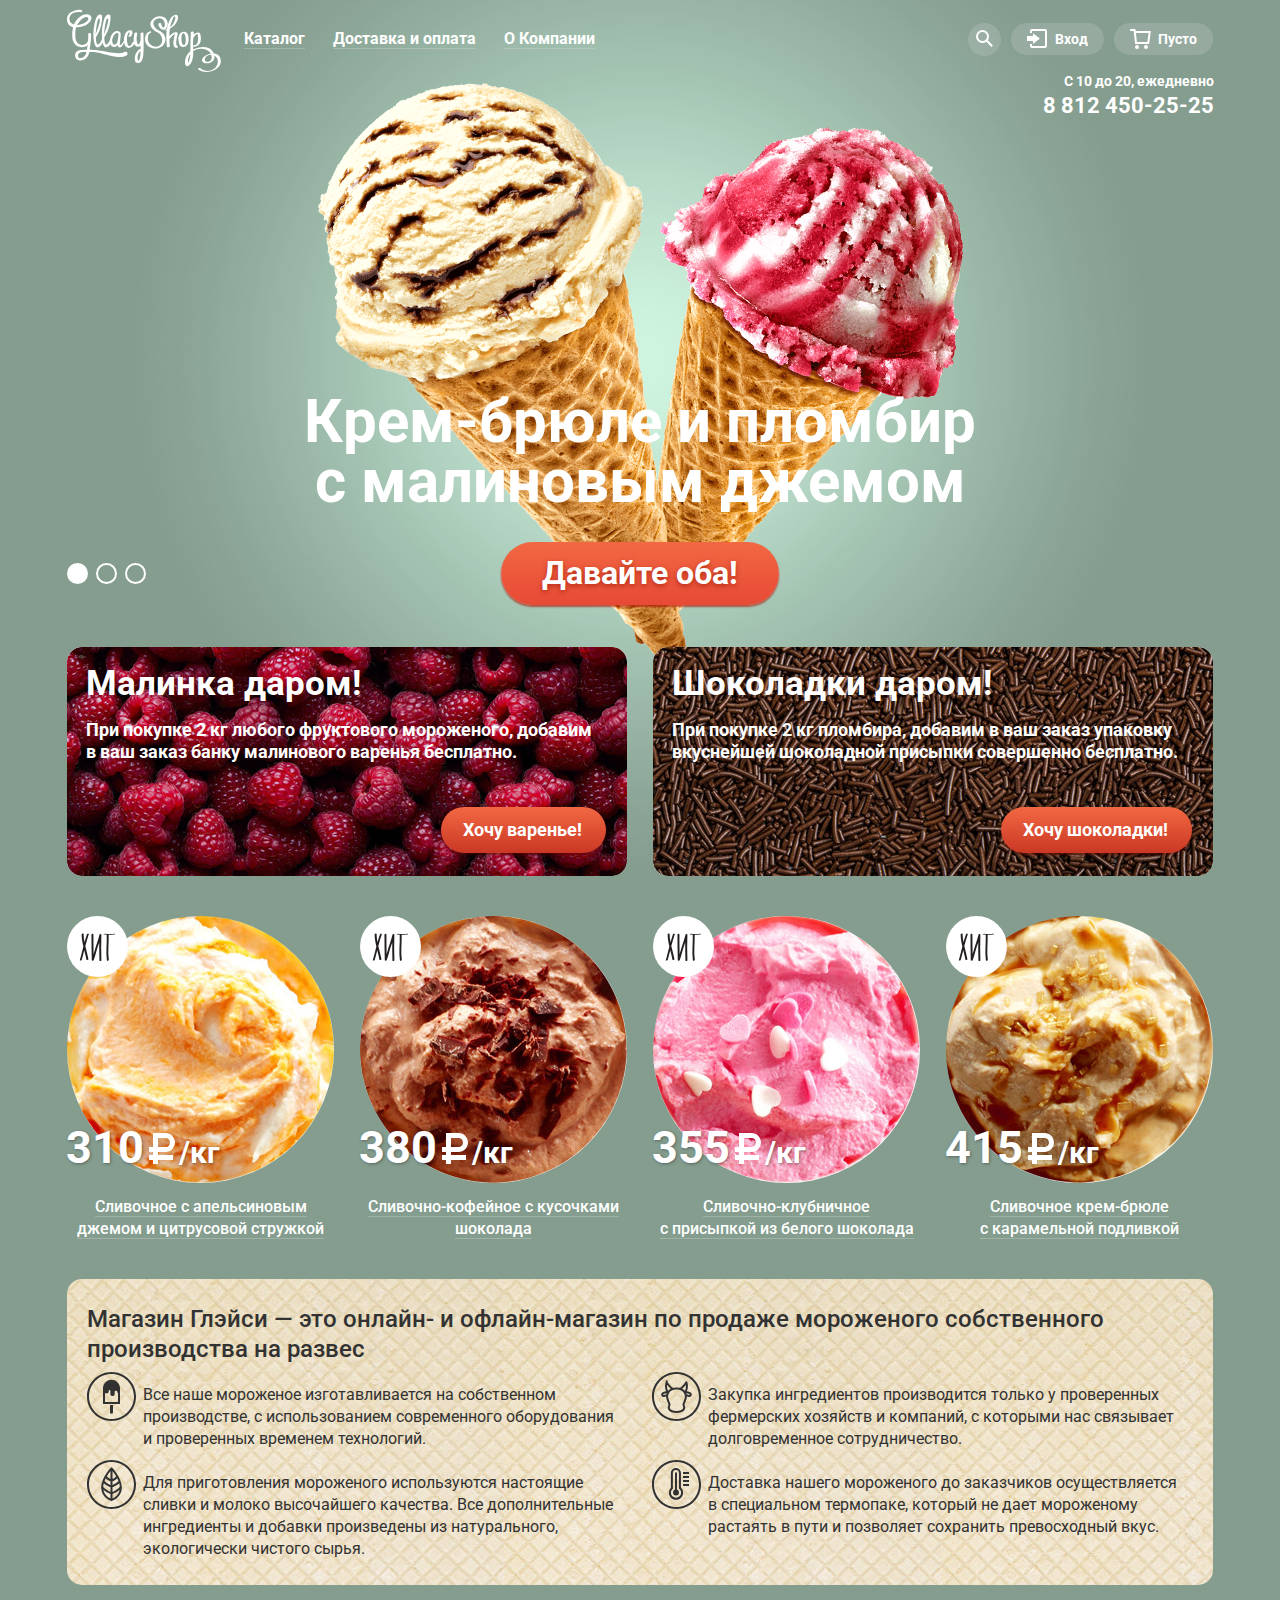
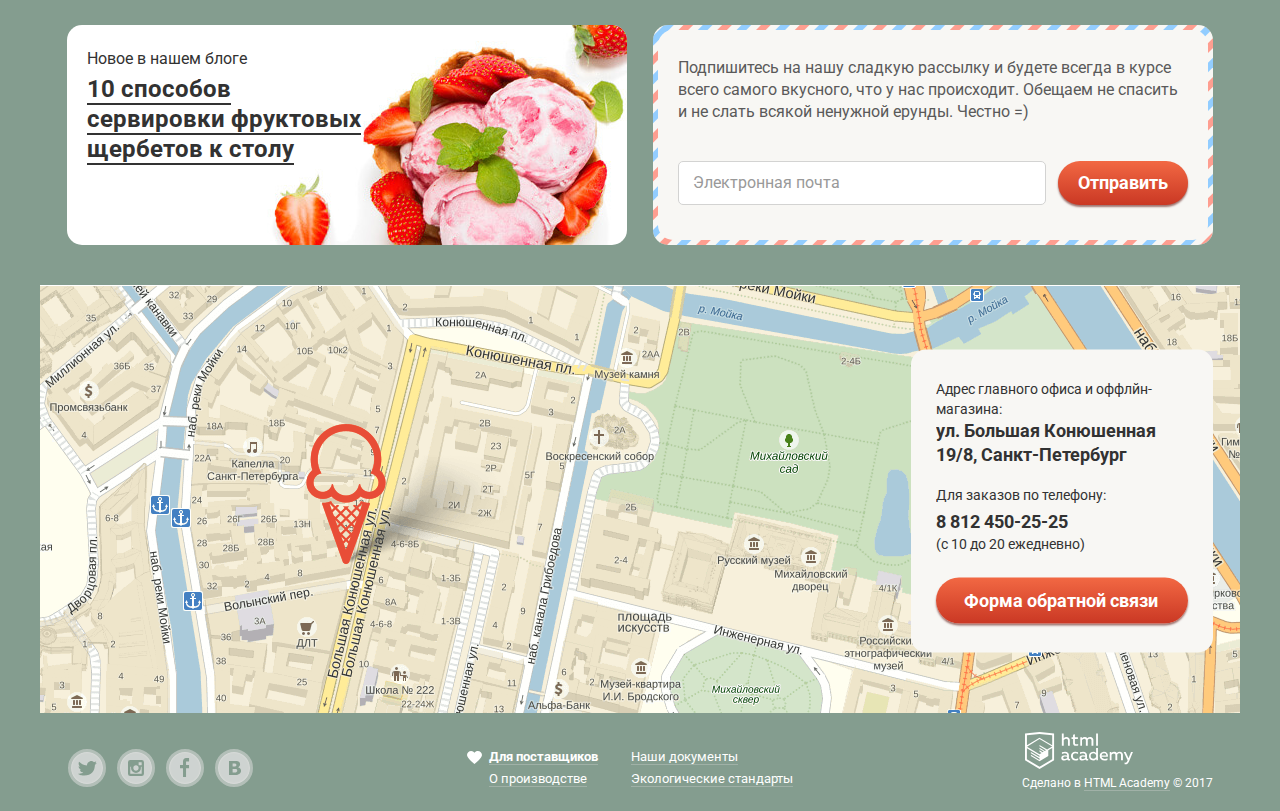
==== commit 20091318: "карта" ====
--- a/index.html
+++ b/index.html
@@ -179,15 +179,17 @@
           <h2 class="visually-hidden wrapper">Контактная информация</h2>
           <iframe class="contaсts-map" src="https://www.google.com/maps/embed?pb=!1m18!1m12!1m3!1d1998.59910436516!2d30.32089461604308!3d59.93879418187623!2m3!1f0!2f0!3f0!3m2!1i1024!2i768!4f13.1!3m3!1m2!1s0x4696310fca5ba729%3A0xea9c53d4493c879f!2z0JHQvtC70YzRiNCw0Y8g0JrQvtC90Y7RiNC10L3QvdCw0Y8g0YPQuy4sIDE5LCDQodCw0L3QutGCLdCf0LXRgtC10YDQsdGD0YDQsywg0KDQvtGB0YHQuNGPLCAxOTExODY!5e0!3m2!1sru!2sno!4v1530503275942" width="1200" height="430" style="border:0" allowfullscreen></iframe>
           <div class="container wrapper">
-            <p class="contacts-info theme-light">Адрес главного офиса
-            и&nbsp;оффлйн-магазина:
-              <span class="address">ул. Большая Конюшенная
-              19/8, Санкт-Петербург</span>
-              Для заказов по&nbsp;телефону:
-              <span class="phone-number"><a class="link" href="tel:+78124502525">8&nbsp;812 450-25-25</a></span>
-              (с&nbsp;10&nbsp;до&nbsp;20&nbsp;ежедневно)
+            <div class="contacts-info theme-light">
+              <p class="contacts-offline">Адрес главного офиса
+              и&nbsp;оффлйн-магазина:
+                <span class="address">ул. Большая Конюшенная
+                19/8, Санкт-Петербург</span>
+                Для заказов по&nbsp;телефону:
+                <span class="phone-number"><a class="link" href="tel:+78124502525">8&nbsp;812 450-25-25</a></span>
+                (с&nbsp;10&nbsp;до&nbsp;20&nbsp;ежедневно)
+              </p>
               <a class="button feedback-button" href="form.html">Форма обратной связи</a>
-            </p>
+            </div>
           </div>
         </section>
       </main>
@@ -249,23 +251,23 @@
         <form class="feedback-form" action="https://echo.htmlacademy.ru" method="post">
           <div class="feedback-form-user-info">
             <p class="feedback-item">
-              <label class="visually-hidden" for="feedback-name">Ваше имя</label>
+              <label class="visually-hidden" for="feedback-name" hidden>Ваше имя</label> <!-- Вроде hidden это не доступно, но зато должно работать -->
               <input class="input" id="feedback-name" type="text" name="name" placeholder="Как вас зовут?">
             </p>
             <p class="feedback-item">
-              <label class="visually-hidden" for="feedback-email">Ваша электронная почта</label>
+              <label class="visually-hidden" for="feedback-email" hidden>Ваша электронная почта</label>
               <input class="input" id="feedback-email" type="email" name="email" placeholder="Ваша почта для ответа?">
             </p>
           </div>
           <p class="feedback-form-user-message feedback-item">
-            <label class="visually-hidden" for="feedback-message">Тект сообщения</label>
+            <label class="visually-hidden" for="feedback-message" hidden>Тект сообщения</label>
             <textarea class="textarea" name="message" id="feedback-message" cols="50" rows="4" placeholder="Напишите что-нибудь..."></textarea>
           </p>
           <button class="button" type="submit">Отправить</button>
         </form>
       </section>
     </div>
-  <!--   <script src="js/script.min.js"></script> -->
+    <script src="js/script.min.js"></script>
 
   </body>
 </html>
--- a/css/style.css
+++ b/css/style.css
@@ -1359,7 +1359,7 @@
   background-repeat: no-repeat;
   background-size: 1200px 430px;
 }
-
+/*
 .contacts .container {
   display: -webkit-box;
   display: -ms-flexbox;
@@ -1367,9 +1367,11 @@
   -webkit-box-pack: end;
       -ms-flex-pack: end;
           justify-content: flex-end;
-}
+}*/
 
 .contacts .container {
+  position: relative;
+
   font-size: 14px;
   line-height: 20px;
 
@@ -1381,7 +1383,8 @@
   -webkit-transform: translateY(-50%);
       -ms-transform: translateY(-50%);
           transform: translateY(-50%);
-  top: 50%;
+  top: -214px;
+  right: 27px;
 
   width: 252px;
   max-height: 350px;
@@ -1391,6 +1394,12 @@
   overflow: hidden;
 
   border-radius: 15px;
+}
+
+.contacts-offline {
+  margin-top: 0;
+  max-height: 300px;
+  overflow: hidden;
 }
 
 .contacts-info .address {
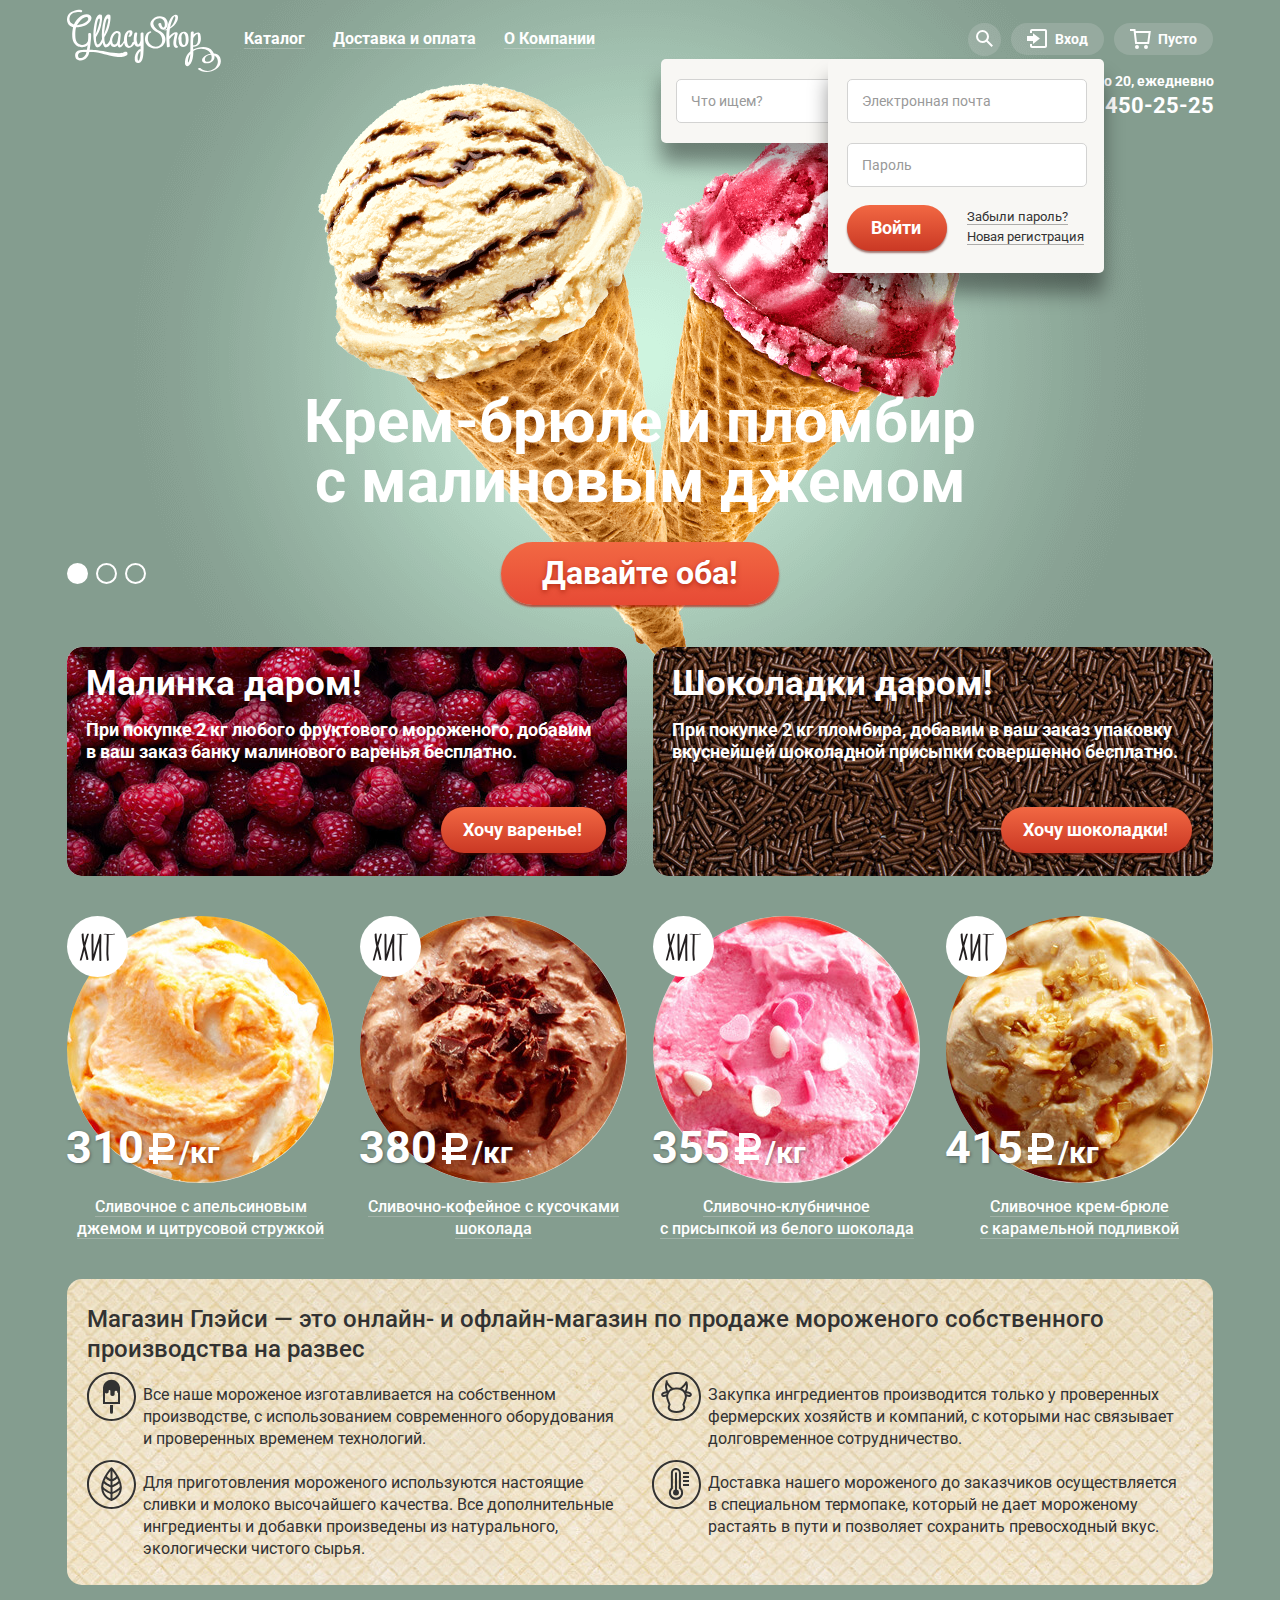
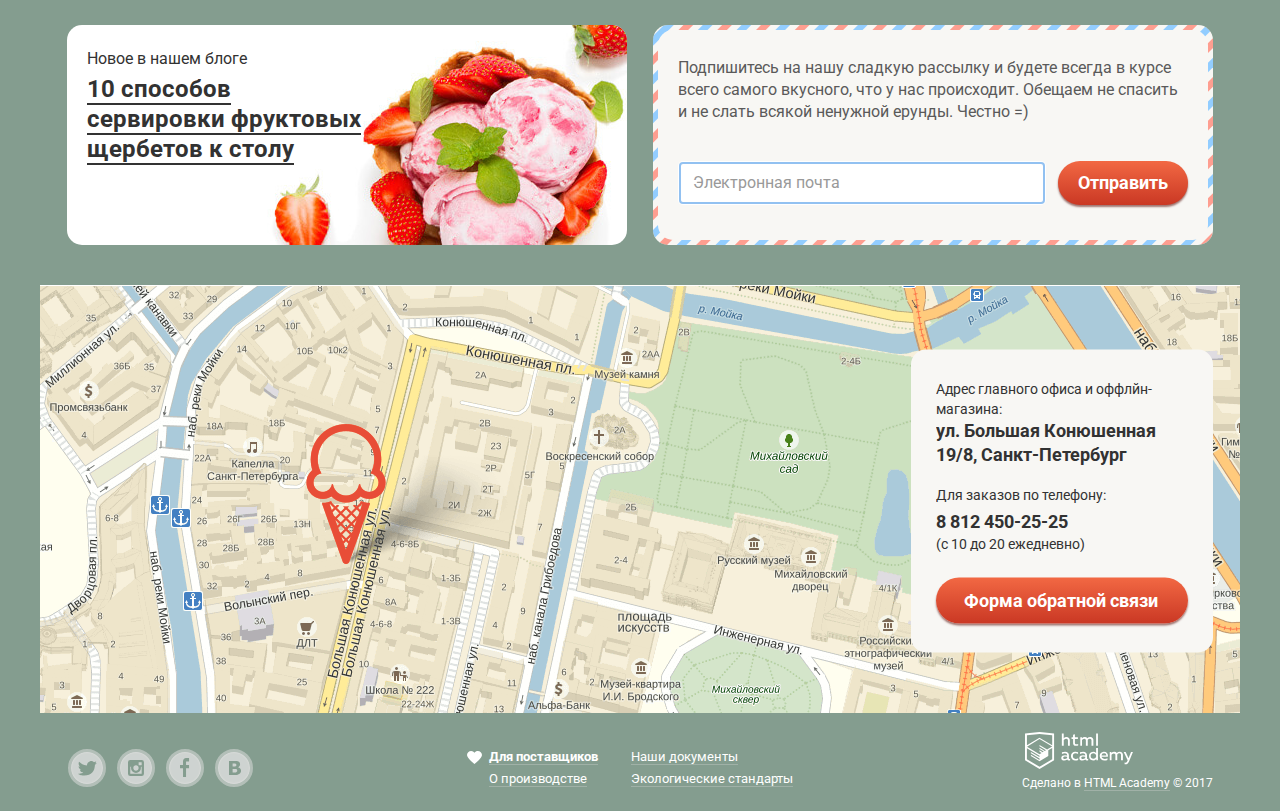
==== commit 7b82c8dc: "Лейблы" ====
--- a/index.html
+++ b/index.html
@@ -36,7 +36,7 @@
               <ul class="modal theme-light user-navigation-search-popup popup">
                 <li>
                   <form class="search-form" action="https://echo.htmlacademy.ru" method="get">
-                    <label class="visually-hidden" for="search-field">Поиск</label>
+                    <label class="label label-hidden visually-hidden" for="search-field">Поиск</label>
                     <input class="input" id="search-field" type="search" name="search" placeholder="Что ищем?" size="30">
                   </form>
                 </li>
@@ -48,11 +48,11 @@
                   <form class="login-form" method="post" action="https://echo.htmlacademy.ru">
                     <h2 class="visually-hidden">Форма авторизации</h2>
                     <p>
-                      <label class="visually-hidden" for="login-email">Ваша электронная почта</label>
+                      <label class="label label-hidden visually-hidden" for="login-email">Ваша электронная почта</label>
                       <input class="input" id="login-email" type="email" name="email" placeholder="Электронная почта">
                     </p>
                     <p>
-                      <label class="visually-hidden" for="login-password">Ваш пароль</label>
+                      <label class="label label-hidden visually-hidden" for="login-password">Ваш пароль</label>
                       <input class="input" id="login-password" type="password" name="password" placeholder="Пароль">
                     </p>
                     <button class="button" type="submit">Войти</button>
@@ -77,9 +77,9 @@
 
         <section class="slider wrapper">
           <div class="slider-controls">
-            <label for="product-1" tabindex="0">Первый</label>
-            <label for="product-2" tabindex="0">Второй</label>
-            <label for="product-3" tabindex="0">Третий</label>
+            <label class="label" for="product-1" tabindex="0">Первый</label>
+            <label class="label" for="product-2" tabindex="0">Второй</label>
+            <label class="label" for="product-3" tabindex="0">Третий</label>
           </div>
           <ul class="slider-list">
             <li class="slider-item" id="slide1">
@@ -167,8 +167,8 @@
               <h2 class="visually-hidden">Рассылка</h2>
               <p class="subscription-text">Подпишитесь на&nbsp;нашу сладкую рассылку и&nbsp;будете всегда в&nbsp;курсе всего самого вкусного, что у&nbsp;нас происходит. Обещаем не&nbsp;спасить и&nbsp;не&nbsp;слать всякой ненужной ерунды. Честно =)</p>
               <form class="subscription-form" action="https://echo.htmlacademy.ru" method="post">
-                <label for="subscription-email" class="visually-hidden">Электронная почта</label>
-                <input class="input" id="subscription-email" type="email" name="email" value="" placeholder="Электронная почта">
+                <label for="subscription-email" class="label label-hidden visually-hidden">Электронная почта</label>
+                <input class="input" id="subscription-email" type="email" name="email" value="" placeholder="Электронная почта" autofocus>
                 <button class="button" type="submit">Отправить</button>
               </form>
             </div>
@@ -251,16 +251,16 @@
         <form class="feedback-form" action="https://echo.htmlacademy.ru" method="post">
           <div class="feedback-form-user-info">
             <p class="feedback-item">
-              <label class="visually-hidden" for="feedback-name" hidden>Ваше имя</label> <!-- Вроде hidden это не доступно, но зато должно работать -->
+              <label class="label label-hidden visually-hidden" for="feedback-name">Ваше имя</label>
               <input class="input" id="feedback-name" type="text" name="name" placeholder="Как вас зовут?">
             </p>
             <p class="feedback-item">
-              <label class="visually-hidden" for="feedback-email" hidden>Ваша электронная почта</label>
+              <label class="label label-hidden visually-hidden" for="feedback-email">Ваша электронная почта</label>
               <input class="input" id="feedback-email" type="email" name="email" placeholder="Ваша почта для ответа?">
             </p>
           </div>
           <p class="feedback-form-user-message feedback-item">
-            <label class="visually-hidden" for="feedback-message" hidden>Тект сообщения</label>
+            <label class="label label-hidden visually-hidden" for="feedback-message">Тект сообщения</label>
             <textarea class="textarea" name="message" id="feedback-message" cols="50" rows="4" placeholder="Напишите что-нибудь..."></textarea>
           </p>
           <button class="button" type="submit">Отправить</button>
--- a/css/style.css
+++ b/css/style.css
@@ -616,6 +616,9 @@
    color: #999999;
 }
 
+.label-hidden {
+  display: none;
+}
 
 .close-button {
   position: relative;
@@ -685,7 +688,7 @@
   top: 36px;
   right: 0;
 
-  display: none;
+  display: block;
 
   z-index: 150;
 }
@@ -906,7 +909,7 @@
   font-size: 0;
 }
 
-.slider-controls label {
+.slider-controls .label {
   display: inline-block;
   width: 17px;
   height: 17px;
@@ -941,15 +944,15 @@
   display: block;
 }
 
-#product-1:checked ~ .site-wrapper label[for="product-1"],
-#product-2:checked ~ .site-wrapper label[for="product-2"],
-#product-3:checked ~ .site-wrapper label[for="product-3"] {
+#product-1:checked ~ .site-wrapper .label[for="product-1"],
+#product-2:checked ~ .site-wrapper .label[for="product-2"],
+#product-3:checked ~ .site-wrapper .label[for="product-3"] {
   background-color: #ffffff;
 }
 
-#product-1:hover ~ .site-wrapper label[for="product-1"],
-#product-2:hover ~ .site-wrapper label[for="product-2"],
-#product-3:hover ~ .site-wrapper label[for="product-3"] {
+#product-1:hover ~ .site-wrapper .label[for="product-1"],
+#product-2:hover ~ .site-wrapper .label[for="product-2"],
+#product-3:hover ~ .site-wrapper .label[for="product-3"] {
   background-color: rgba(248, 247, 244, 0.4);
 }
 
@@ -1470,7 +1473,7 @@
   margin-bottom: 17px
 }
 
-.filter-item > label,
+.filter-item > .label,
 .filter-item > legend,
 .filter-item > p {
   display: block;
@@ -1528,7 +1531,6 @@
   color: transparent;
   text-shadow: 0 0 0 #000000;
 }
-}
 
 .input::-webkit-contacts-auto-fill-button {
 visibility: hidden;
@@ -1624,7 +1626,7 @@
   padding-left: 17px
 }
 
-.filter-option label {
+.filter-option .label {
   position: relative;
   padding-left: 30px;
 }
@@ -1633,8 +1635,8 @@
   margin-right: 20px;
 }
 
-.filter-input-radio ~ label::before,
-.filter-input-checkbox ~ label::before {
+.filter-input-radio ~ .label::before,
+.filter-input-checkbox ~ .label::before {
   content: "";
 
   position: absolute;
@@ -1647,35 +1649,35 @@
   opacity: 0.8;
 }
 
-.filter-input-radio ~ label::before {
+.filter-input-radio ~ .label::before {
   background-image: url("../img/radio-off.svg");
   background-size: 22px 22px;
 }
 
-.filter-input-checkbox ~ label::before {
+.filter-input-checkbox ~ .label::before {
   top: -1px;
   background-image: url("../img/checkbox-off.svg");
   background-size: 20px 20px;
 }
 
-.filter-input-radio:checked ~ label::before {
+.filter-input-radio:checked ~ .label::before {
   background-image: url("../img/radio-on.svg");
 }
 
-.filter-input-checkbox:checked ~ label::before {
+.filter-input-checkbox:checked ~ .label::before {
   background-image: url("../img/checkbox-on.svg");
   background-size: 24px 20px;
 }
 
-.filter-input-radio:hover ~ label::before,
-.filter-input-radio:focus ~ label::before,
-.filter-input-checkbox:focus ~ label::before,
-.filter-input-checkbox:hover ~ label::before {
+.filter-input-radio:hover ~ .label::before,
+.filter-input-radio:focus ~ .label::before,
+.filter-input-checkbox:focus ~ .label::before,
+.filter-input-checkbox:hover ~ .label::before {
   opacity: 1;
 }
 
-.filter-input-radio:disabled ~ label::before,
-.filter-input-checkbox:disabled ~ label::before {
+.filter-input-radio:disabled ~ .label::before,
+.filter-input-checkbox:disabled ~ .label::before {
   opacity: 0.4;
 }
 
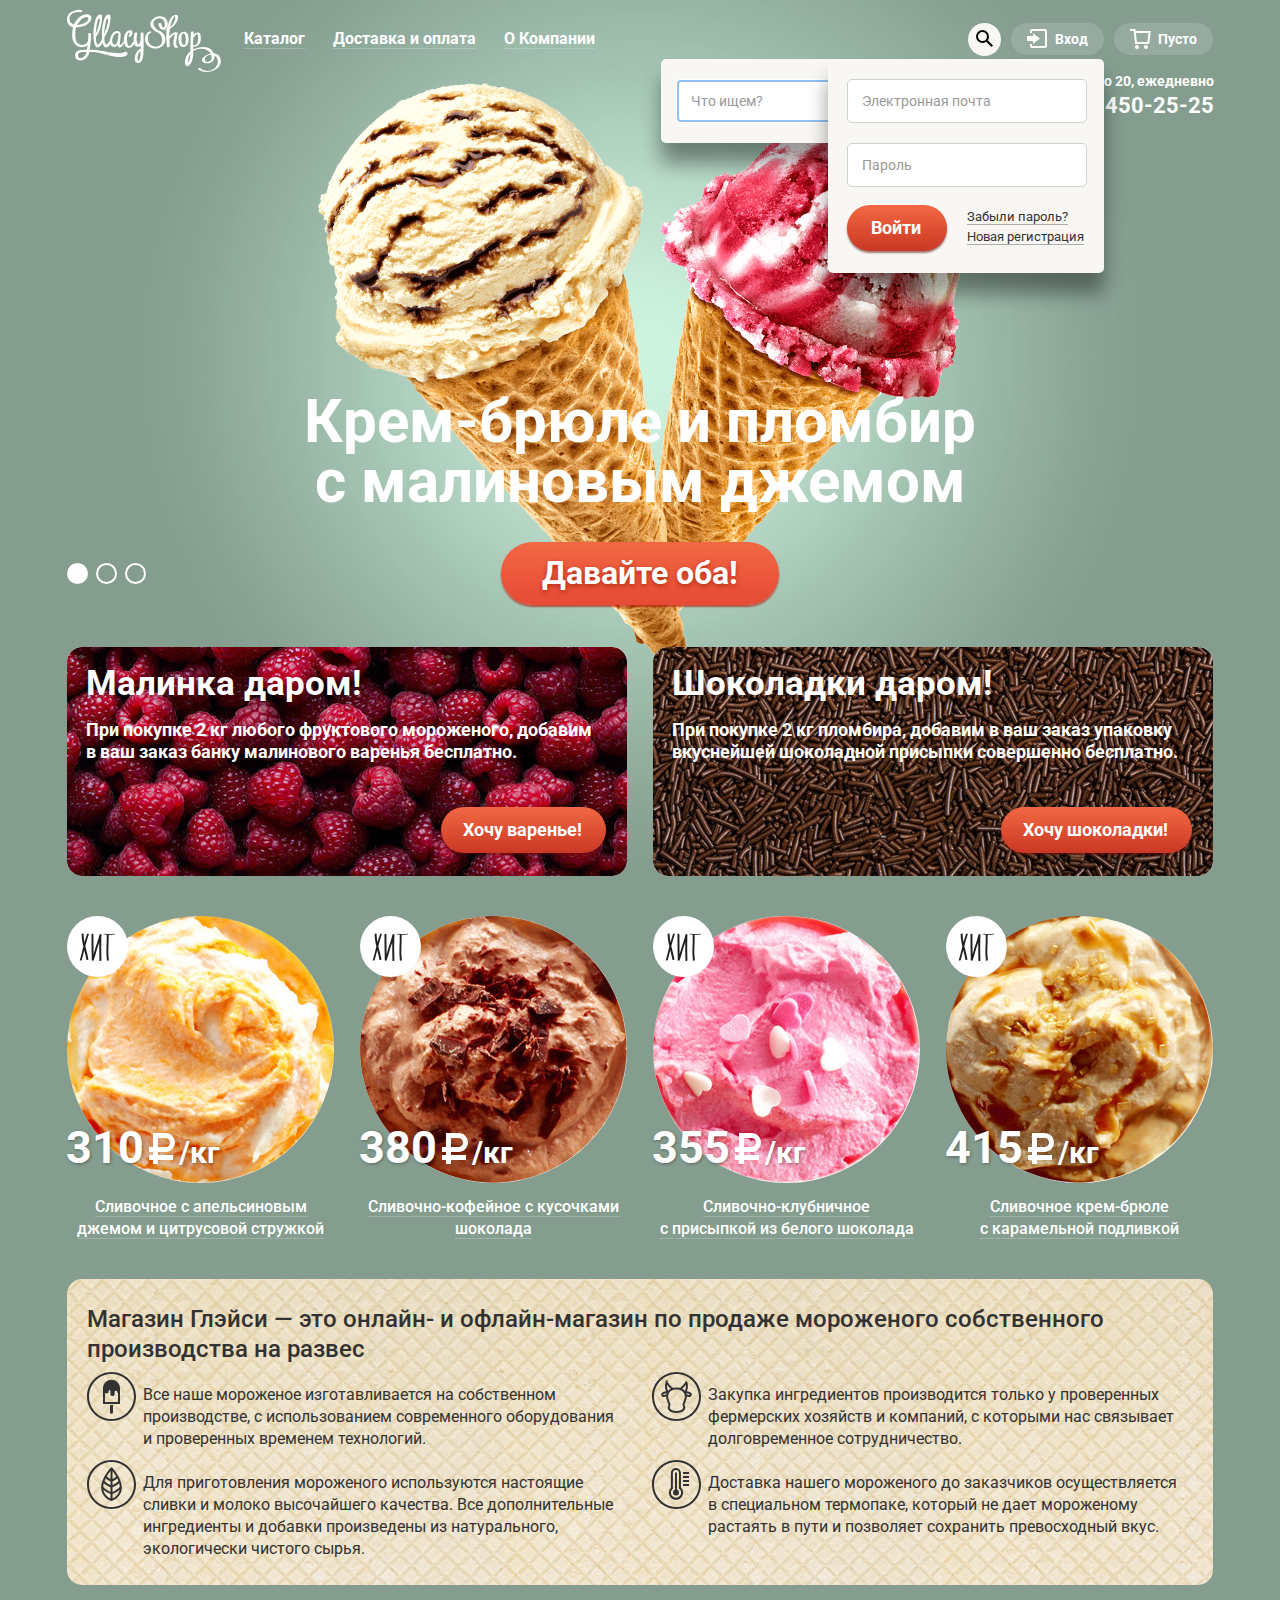
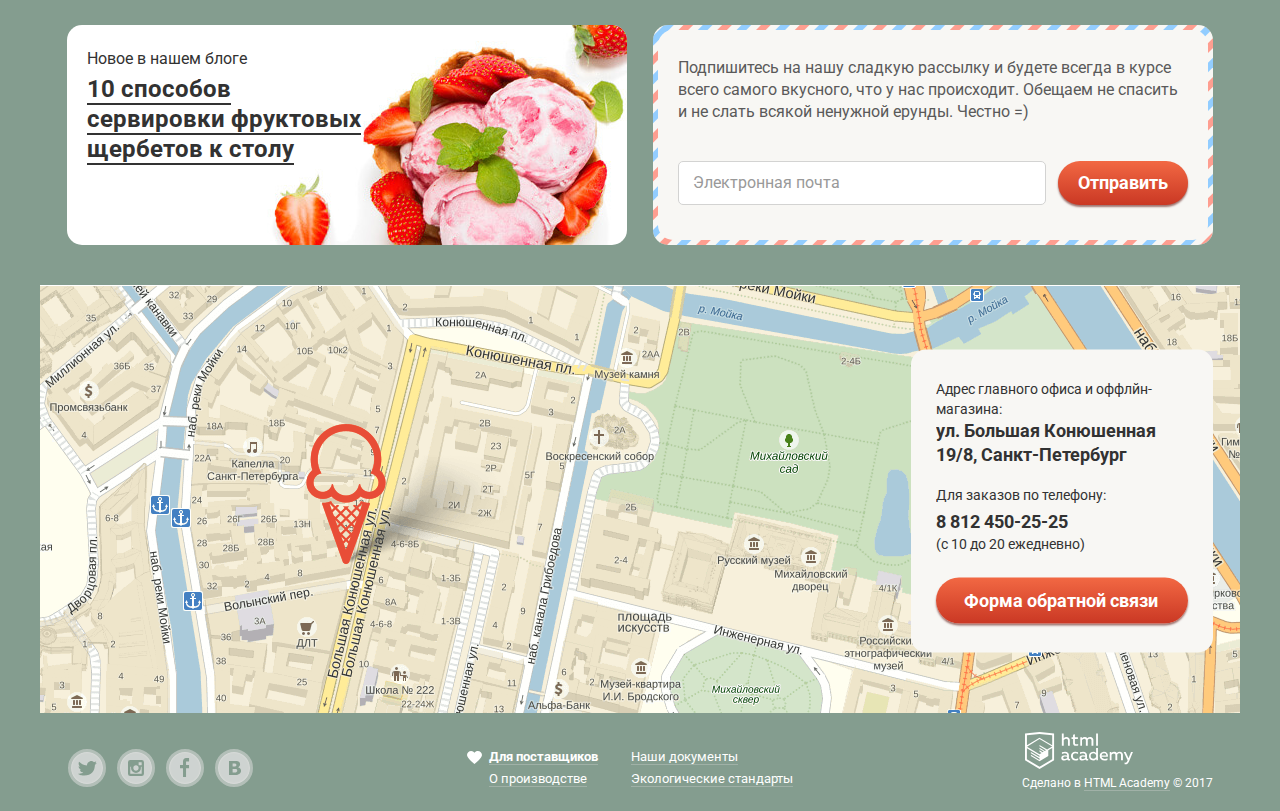
==== commit 68d81dc5: "Лейблы" ====
--- a/index.html
+++ b/index.html
@@ -37,7 +37,7 @@
                 <li>
                   <form class="search-form" action="https://echo.htmlacademy.ru" method="get">
                     <label class="label label-hidden visually-hidden" for="search-field">Поиск</label>
-                    <input class="input" id="search-field" type="search" name="search" placeholder="Что ищем?" size="30">
+                    <input class="input" id="search-field" type="search" name="search" placeholder="Что ищем?" size="30" autofocus>
                   </form>
                 </li>
               </ul>
@@ -168,7 +168,7 @@
               <p class="subscription-text">Подпишитесь на&nbsp;нашу сладкую рассылку и&nbsp;будете всегда в&nbsp;курсе всего самого вкусного, что у&nbsp;нас происходит. Обещаем не&nbsp;спасить и&nbsp;не&nbsp;слать всякой ненужной ерунды. Честно =)</p>
               <form class="subscription-form" action="https://echo.htmlacademy.ru" method="post">
                 <label for="subscription-email" class="label label-hidden visually-hidden">Электронная почта</label>
-                <input class="input" id="subscription-email" type="email" name="email" value="" placeholder="Электронная почта" autofocus>
+                <input class="input" id="subscription-email" type="email" name="email" value="" placeholder="Электронная почта">
                 <button class="button" type="submit">Отправить</button>
               </form>
             </div>
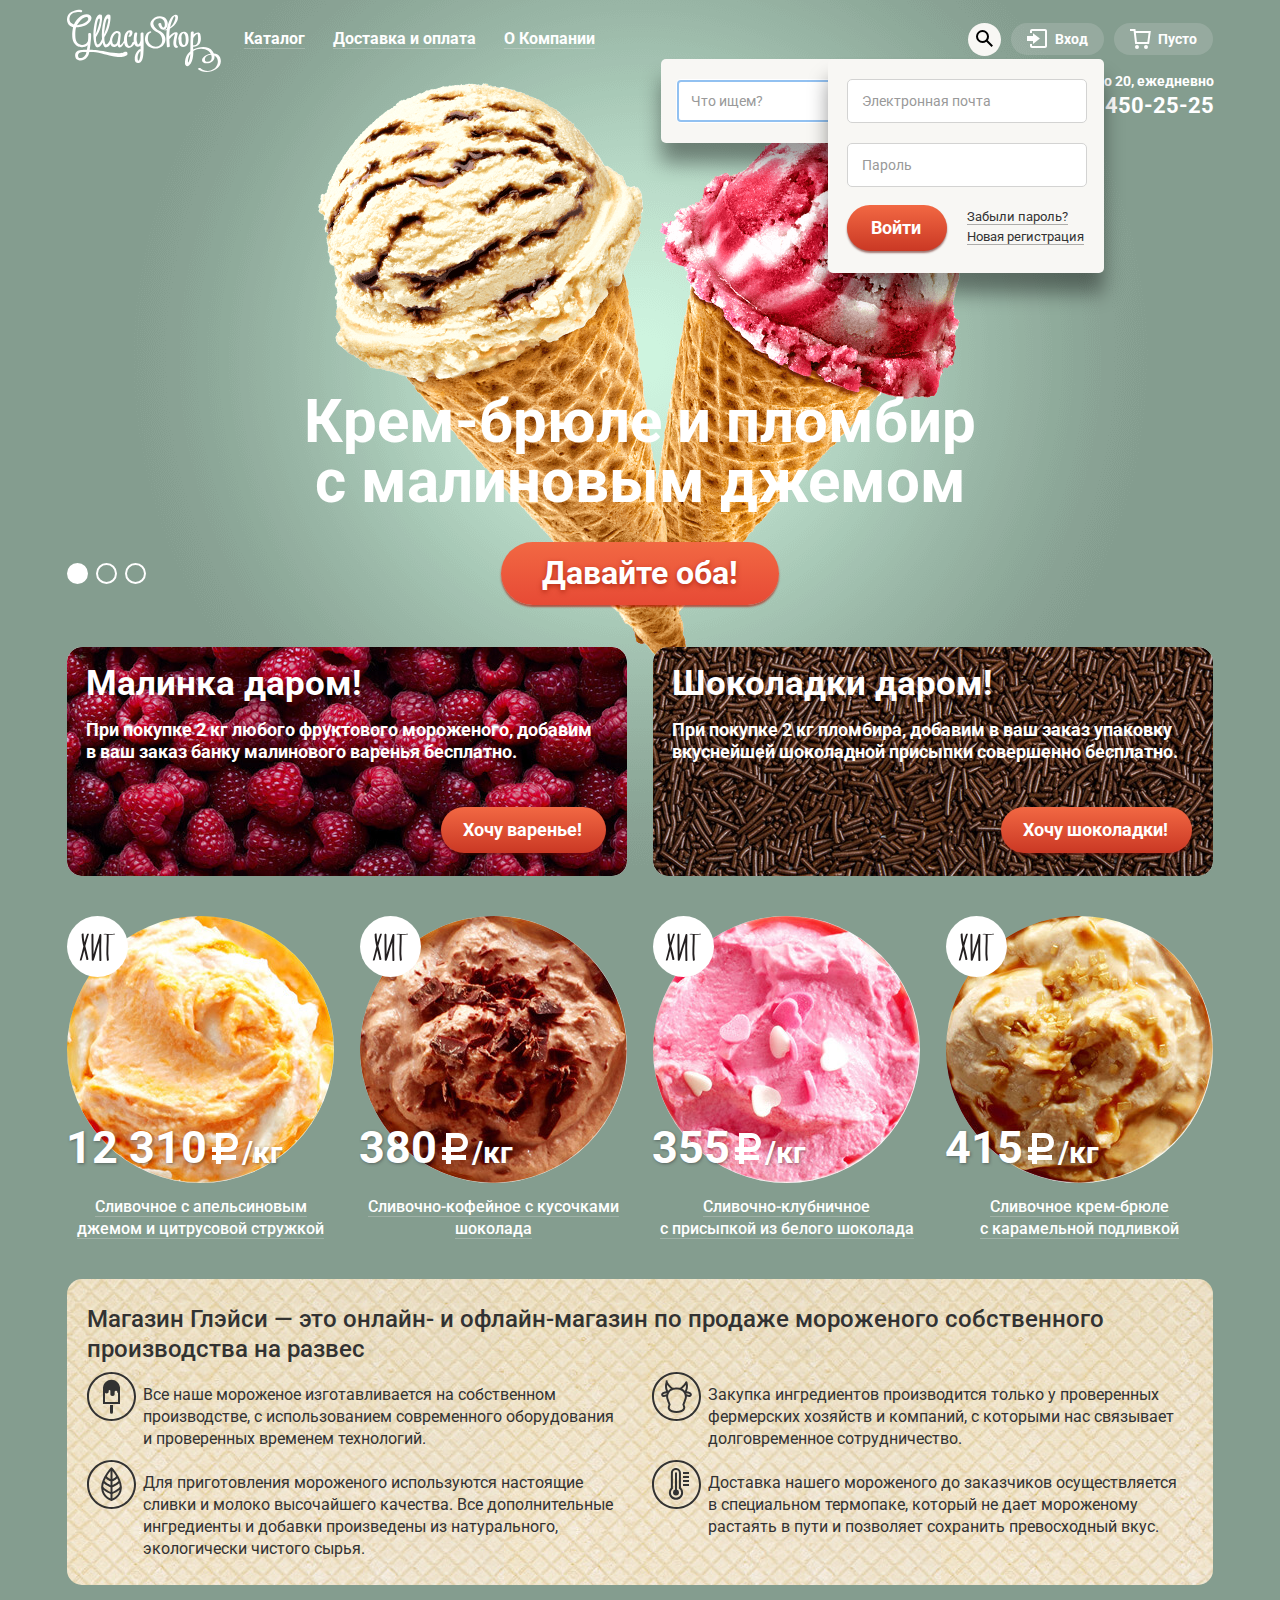
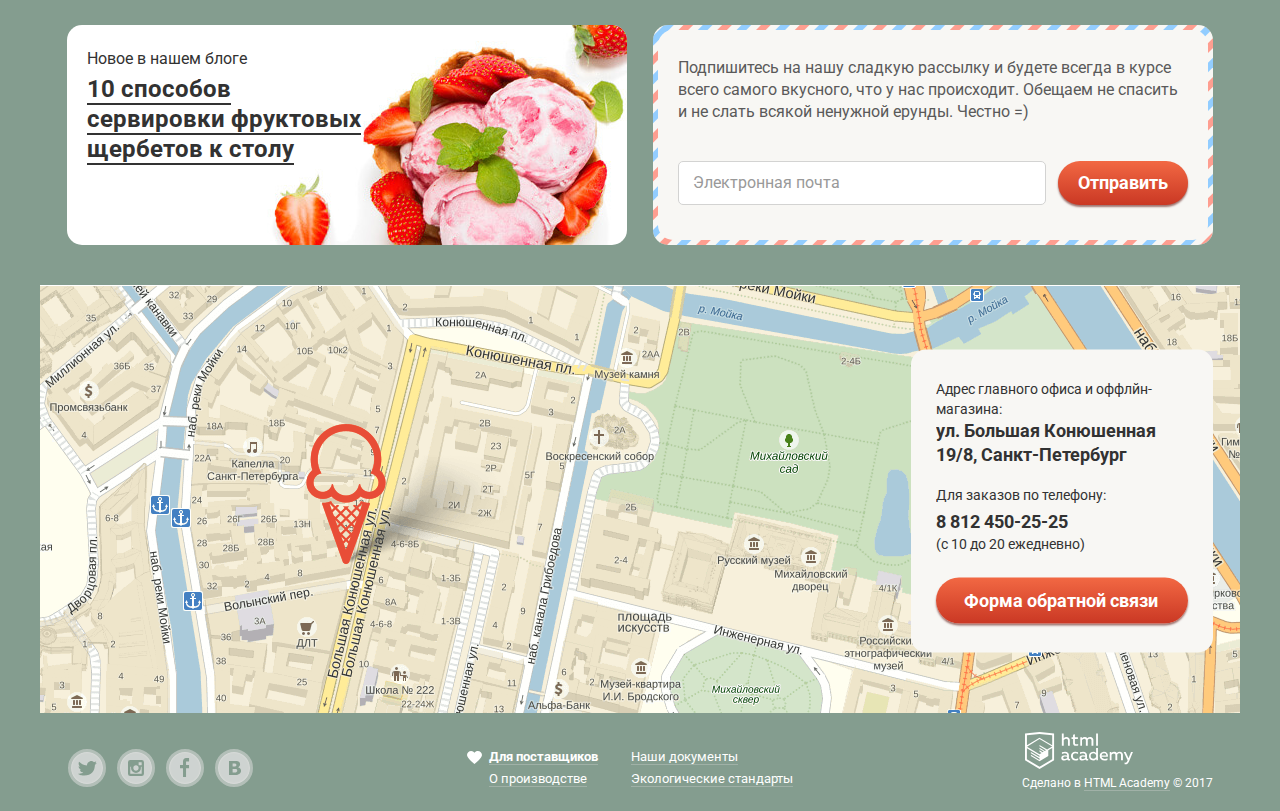
==== commit f9bae9a2: "Цена" ====
--- a/index.html
+++ b/index.html
@@ -118,7 +118,7 @@
           <ul class="catalog-list">
             <li class="catalog-item catalog-item-bestseller">
               <img class="catalog-item-img" src="img/cream_orange-jam-ciron-flakes.jpg" alt="Бело-оранжевое мороженое." width="267" height="267">
-              <p class="catalog-item-price"><span class="catalog-item-price-value">310</span> <span class="visually-hidden">₽</span><span class="catalog-item-price-weight">/кг</span></p>
+              <p class="catalog-item-price"><span class="catalog-item-price-value">12 310</span> <span class="visually-hidden">₽</span><span class="catalog-item-price-weight">/кг</span></p>
               <h3><a class="link" href="#">Сливочное с&nbsp;апельсиновым джемом и&nbsp;цитрусовой стружкой</a></h3>
               <div class="container"><a class="button сatalog-button">Быстрый просмотр</a></div>
             </li>
--- a/css/style.css
+++ b/css/style.css
@@ -740,8 +740,16 @@
   border-bottom: 1px solid #cacac7;
 }
 
+.basket-item:last-child td[class^="basket-item"] {
+  padding-top: 11px;
+}
+
+.basket-item:last-child td[class^="basket-item"]:nth-child(2) {
+  padding-top: 3px;
+}
+
 .basket-content td {
-  padding: 8px 17px 10px 12px;
+  padding: 8px 0 10px 12px;
 
   text-align: left;
   vertical-align: top;
@@ -769,15 +777,15 @@
 }
 
 .basket-item-title {
-  min-width: 214px;
+  min-width: 230px;
 }
 
 .basket-item-price {
-  min-width: 93px;
+  min-width: 110px;
 }
 
 .basket-item-sum {
-  min-width: 49px;
+  min-width: 66px;
 }
 
 .user-navigation-basket-popup .price {
@@ -791,8 +799,8 @@
 }
 
 .user-navigation-basket-popup .button {
-  padding-right: 16px;
-  padding-left: 16px;
+  padding-right: 14px;
+  padding-left: 14px;
 }
 
 /* ------ Main ------ */
@@ -1098,9 +1106,13 @@
   left: -1px;
   top: 164px;
 
+  max-width: 265px;
+
   font-size: 45px;
   line-height: 45px;
   font-weight: 700;
+  white-space: nowrap;
+  overflow: hidden;
 
   text-shadow: 0.5px 0.9px 3px rgba(49, 50, 53, 0.5);
 }
@@ -1113,7 +1125,7 @@
 .catalog-item-price-weight::before {
   position: absolute;
   top: 6px;
-  left: 81px;
+  right: 42px;
 
   content: "";
   width: 31px;
